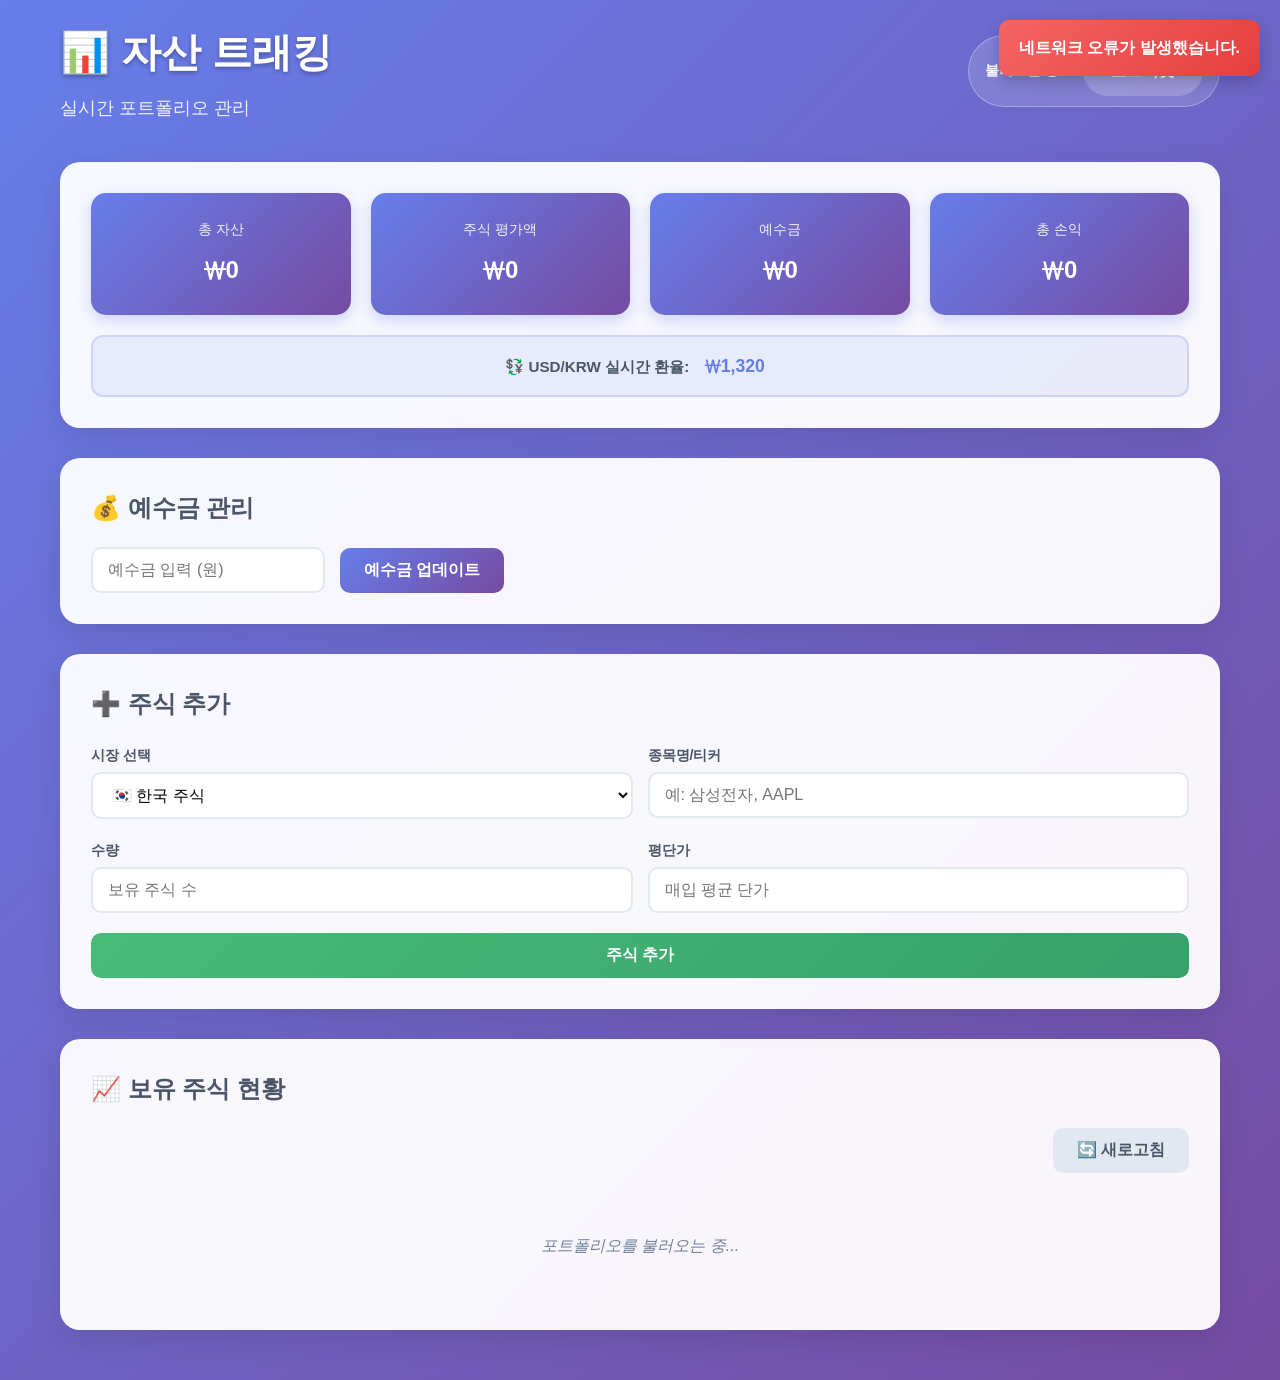
==== templates/index.html @ 8f929f82 "Initial commit: asset tracker app" ====
<!DOCTYPE html>
<html lang="ko">
<head>
    <meta charset="UTF-8">
    <meta name="viewport" content="width=device-width, initial-scale=1.0">
    <title>자산 트래킹 - 포트폴리오 관리</title>
    <link rel="stylesheet" href="/static/style.css">
</head>
<body>
    <div class="container">
        <header>
            <div class="header-main">
                <div>
                    <h1>📊 자산 트래킹</h1>
                    <p class="subtitle">실시간 포트폴리오 관리</p>
                </div>
                <div class="user-info" id="user-info">
                    <img class="user-avatar" id="user-avatar" src="" alt="프로필" style="display:none;">
                    <div class="user-details">
                        <span class="user-name" id="user-name">불러오는 중...</span>
                        <span class="user-email" id="user-email"></span>
                    </div>
                    <a href="/auth/logout" class="btn btn-logout" style="border-radius:50px;">로그아웃</a>
                </div>
            </div>
        </header>

        <!-- 자산 요약 섹션 -->
        <section class="asset-summary">
            <div class="summary-cards">
                <div class="summary-card">
                    <h3>총 자산</h3>
                    <p class="amount" id="total-asset">₩0</p>
                </div>
                <div class="summary-card">
                    <h3>주식 평가액</h3>
                    <p class="amount" id="stock-value">₩0</p>
                </div>
                <div class="summary-card">
                    <h3>예수금</h3>
                    <p class="amount" id="cash-amount">₩0</p>
                </div>
                <div class="summary-card">
                    <h3>총 손익</h3>
                    <p class="amount profit-loss" id="total-profit-loss">₩0</p>
                </div>
            </div>

            <!-- 환율 정보 표시 -->
            <div class="exchange-rate-info">
                <span class="exchange-label">💱 USD/KRW 실시간 환율:</span>
                <span class="exchange-value" id="exchange-rate">₩1,320</span>
                <span class="exchange-status" id="exchange-status"></span>
            </div>
        </section>

        <!-- 예수금 입력 섹션 -->
        <section class="cash-section">
            <h2>💰 예수금 관리</h2>
            <div class="cash-input-group">
                <input type="number" id="cash-input" placeholder="예수금 입력 (원)" min="0" step="1000">
                <button onclick="updateCash()" class="btn btn-primary">예수금 업데이트</button>
            </div>
        </section>

        <!-- 주식 추가 섹션 -->
        <section class="add-stock-section">
            <h2>➕ 주식 추가</h2>
            <div class="add-stock-form">
                <div class="form-row">
                    <div class="form-group">
                        <label for="stock-market">시장 선택</label>
                        <select id="stock-market">
                            <option value="kr">🇰🇷 한국 주식</option>
                            <option value="us">🇺🇸 미국 주식</option>
                        </select>
                    </div>
                    <div class="form-group autocomplete-wrapper">
                        <label for="stock-symbol">종목명/티커</label>
                        <input type="text" id="stock-symbol" placeholder="예: 삼성전자, AAPL" autocomplete="off">
                        <div class="autocomplete-dropdown" id="autocomplete-dropdown"></div>
                    </div>
                </div>
                <div class="form-row">
                    <div class="form-group">
                        <label for="stock-quantity">수량</label>
                        <input type="number" id="stock-quantity" placeholder="보유 주식 수" min="1" step="1">
                    </div>
                    <div class="form-group">
                        <label for="stock-avg-price">평단가</label>
                        <input type="number" id="stock-avg-price" placeholder="매입 평균 단가" min="0" step="0.01">
                    </div>
                </div>
                <button onclick="addStock()" class="btn btn-success">주식 추가</button>
            </div>
        </section>

        <!-- 포트폴리오 섹션 -->
        <section class="portfolio-section">
            <h2>📈 보유 주식 현황</h2>
            <div class="portfolio-actions">
                <button onclick="refreshPortfolio()" class="btn btn-secondary">🔄 새로고침</button>
            </div>
            <div class="portfolio-grid" id="portfolio-grid">
                <div class="loading">포트폴리오를 불러오는 중...</div>
            </div>
        </section>
    </div>

    <!-- 로딩 오버레이 -->
    <div class="loading-overlay" id="loading-overlay">
        <div class="spinner"></div>
        <p>데이터를 처리하는 중...</p>
    </div>

    <!-- 알림 메시지 -->
    <div class="notification" id="notification"></div>

    <script src="/static/script.js"></script>
</body>
</html>
---- static/style.css ----
/* 전역 스타일 */
* {
    margin: 0;
    padding: 0;
    box-sizing: border-box;
}

body {
    font-family: -apple-system, BlinkMacSystemFont, 'Segoe UI', Roboto, 'Helvetica Neue', Arial, sans-serif;
    background: linear-gradient(135deg, #667eea 0%, #764ba2 100%);
    color: #333;
    line-height: 1.6;
    min-height: 100vh;
}

.container {
    max-width: 1200px;
    margin: 0 auto;
    padding: 20px;
}

/* 헤더 */
header {
    margin-bottom: 40px;
    color: white;
}

.header-main {
    display: flex;
    justify-content: space-between;
    align-items: center;
    flex-wrap: wrap;
    gap: 20px;
}

header h1 {
    font-size: 2.5rem;
    font-weight: 700;
    margin-bottom: 10px;
    text-shadow: 0 2px 4px rgba(0,0,0,0.3);
}

.subtitle {
    font-size: 1.1rem;
    opacity: 0.9;
    font-weight: 300;
}

/* 사용자 정보 영역 */
.user-info {
    display: flex;
    align-items: center;
    gap: 12px;
    background: rgba(255, 255, 255, 0.15);
    backdrop-filter: blur(10px);
    padding: 10px 16px;
    border-radius: 50px;
    border: 1px solid rgba(255, 255, 255, 0.3);
}

.user-avatar {
    width: 36px;
    height: 36px;
    border-radius: 50%;
    border: 2px solid rgba(255, 255, 255, 0.6);
    object-fit: cover;
}

.user-details {
    display: flex;
    flex-direction: column;
}

.user-name {
    font-size: 0.9rem;
    font-weight: 600;
    color: white;
    line-height: 1.2;
}

.user-email {
    font-size: 0.75rem;
    color: rgba(255, 255, 255, 0.8);
    line-height: 1.2;
}

.btn-logout {
    background: rgba(255, 255, 255, 0.2);
    color: white;
    border: 1px solid rgba(255, 255, 255, 0.4);
    padding: 6px 14px;
    min-width: auto;
    font-size: 0.85rem;
    text-decoration: none;
}

.btn-logout:hover {
    background: rgba(255, 255, 255, 0.3);
}

/* 로그인 페이지 */
.login-container {
    min-height: 100vh;
    display: flex;
    justify-content: center;
    align-items: center;
    padding: 20px;
}

.login-card {
    background: rgba(255, 255, 255, 0.97);
    backdrop-filter: blur(10px);
    border-radius: 24px;
    padding: 50px 40px;
    width: 100%;
    max-width: 440px;
    box-shadow: 0 20px 60px rgba(0, 0, 0, 0.2);
    text-align: center;
}

.login-header {
    margin-bottom: 32px;
}

.login-logo {
    font-size: 4rem;
    margin-bottom: 16px;
    display: block;
}

.login-card h1 {
    font-size: 2rem;
    font-weight: 700;
    color: #2d3748;
    margin-bottom: 8px;
}

.login-subtitle {
    color: #718096;
    font-size: 1rem;
}

.login-features {
    background: #f7f8fc;
    border-radius: 12px;
    padding: 20px;
    margin-bottom: 28px;
    text-align: left;
    display: flex;
    flex-direction: column;
    gap: 12px;
}

.feature-item {
    display: flex;
    align-items: center;
    gap: 10px;
    font-size: 0.9rem;
    color: #4a5568;
}

.feature-icon {
    font-size: 1.1rem;
    width: 28px;
    text-align: center;
}

.google-login-btn {
    display: flex;
    align-items: center;
    justify-content: center;
    gap: 12px;
    width: 100%;
    padding: 14px 24px;
    background: white;
    border: 2px solid #e2e8f0;
    border-radius: 12px;
    font-size: 1rem;
    font-weight: 600;
    color: #2d3748;
    text-decoration: none;
    transition: all 0.3s ease;
    box-shadow: 0 2px 8px rgba(0, 0, 0, 0.08);
    margin-bottom: 20px;
}

.google-login-btn:hover {
    border-color: #667eea;
    box-shadow: 0 4px 16px rgba(102, 126, 234, 0.2);
    transform: translateY(-2px);
}

.google-icon {
    width: 22px;
    height: 22px;
    flex-shrink: 0;
}

.login-notice {
    font-size: 0.8rem;
    color: #a0aec0;
    line-height: 1.6;
}

/* 자동완성 드롭다운 */
.autocomplete-wrapper {
    position: relative;
}

.autocomplete-dropdown {
    display: none;
    position: absolute;
    top: calc(100% + 4px);
    left: 0;
    right: 0;
    background: white;
    border: 2px solid #667eea;
    border-radius: 10px;
    box-shadow: 0 8px 24px rgba(102, 126, 234, 0.18);
    z-index: 100;
    max-height: 280px;
    overflow-y: auto;
}

.autocomplete-dropdown.open {
    display: block;
}

.ac-item {
    display: flex;
    align-items: center;
    gap: 8px;
    padding: 10px 14px;
    cursor: pointer;
    transition: background 0.15s;
    border-bottom: 1px solid #f0f0f5;
}

.ac-item:last-child {
    border-bottom: none;
}

.ac-item:hover,
.ac-item.ac-highlighted {
    background: #f0f2ff;
}

.ac-symbol {
    font-weight: 700;
    font-size: 0.95rem;
    color: #2d3748;
    flex-shrink: 0;
}

.ac-name {
    font-size: 0.82rem;
    color: #718096;
    flex: 1;
    overflow: hidden;
    text-overflow: ellipsis;
    white-space: nowrap;
}

.ac-code {
    font-size: 0.78rem;
    color: #a0aec0;
    font-family: monospace;
    margin-left: auto;
    flex-shrink: 0;
}

.ac-exchange {
    font-size: 0.78rem;
    color: #a0aec0;
    margin-left: auto;
    flex-shrink: 0;
}

.ac-market-type {
    font-size: 0.72rem;
    font-weight: 600;
    color: white;
    background: #667eea;
    padding: 1px 6px;
    border-radius: 4px;
    flex-shrink: 0;
}

/* 섹션 공통 스타일 */
section {
    background: rgba(255, 255, 255, 0.95);
    backdrop-filter: blur(10px);
    border-radius: 20px;
    padding: 30px;
    margin-bottom: 30px;
    box-shadow: 0 10px 30px rgba(0, 0, 0, 0.1);
    border: 1px solid rgba(255, 255, 255, 0.2);
}

section h2 {
    font-size: 1.5rem;
    margin-bottom: 20px;
    color: #4a5568;
    display: flex;
    align-items: center;
    gap: 10px;
}

/* 자산 요약 카드 */
.summary-cards {
    display: grid;
    grid-template-columns: repeat(auto-fit, minmax(250px, 1fr));
    gap: 20px;
    margin-bottom: 20px;
}

.summary-card {
    background: linear-gradient(135deg, #667eea 0%, #764ba2 100%);
    color: white;
    padding: 25px;
    border-radius: 15px;
    text-align: center;
    box-shadow: 0 5px 15px rgba(102, 126, 234, 0.3);
    transition: transform 0.3s ease;
}

.summary-card:hover {
    transform: translateY(-5px);
}

.summary-card h3 {
    font-size: 0.9rem;
    font-weight: 500;
    opacity: 0.9;
    margin-bottom: 10px;
}

.amount {
    font-size: 1.5rem;
    font-weight: 700;
    margin: 0;
}

.profit-loss.positive {
    color: #48bb78;
}

.profit-loss.negative {
    color: #f56565;
}

/* 환율 정보 표시 */
.exchange-rate-info {
    background: rgba(102, 126, 234, 0.1);
    padding: 15px 20px;
    border-radius: 12px;
    text-align: center;
    border: 2px solid rgba(102, 126, 234, 0.2);
    margin-top: 10px;
}

.exchange-label {
    font-size: 0.95rem;
    font-weight: 600;
    color: #4a5568;
    margin-right: 10px;
}

.exchange-value {
    font-size: 1.1rem;
    font-weight: 700;
    color: #667eea;
    margin-right: 10px;
}

.exchange-status {
    font-size: 0.8rem;
    color: #718096;
    font-style: italic;
}

.exchange-status.cached {
    color: #38a169;
}

.exchange-status.live {
    color: #e53e3e;
    animation: pulse 2s infinite;
}

@keyframes pulse {
    0% { opacity: 1; }
    50% { opacity: 0.6; }
    100% { opacity: 1; }
}

/* 폼 스타일 */
.cash-input-group {
    display: flex;
    gap: 15px;
    align-items: end;
}

.add-stock-form {
    display: flex;
    flex-direction: column;
    gap: 20px;
}

.form-row {
    display: grid;
    grid-template-columns: repeat(auto-fit, minmax(200px, 1fr));
    gap: 15px;
}

.form-group {
    display: flex;
    flex-direction: column;
    gap: 5px;
}

.form-group label {
    font-weight: 600;
    color: #4a5568;
    font-size: 0.9rem;
}

input, select {
    padding: 12px 15px;
    border: 2px solid #e2e8f0;
    border-radius: 10px;
    font-size: 1rem;
    transition: all 0.3s ease;
    background: white;
}

input:focus, select:focus {
    outline: none;
    border-color: #667eea;
    box-shadow: 0 0 0 3px rgba(102, 126, 234, 0.1);
}

/* 버튼 스타일 */
.btn {
    padding: 12px 24px;
    border: none;
    border-radius: 10px;
    font-size: 1rem;
    font-weight: 600;
    cursor: pointer;
    transition: all 0.3s ease;
    text-decoration: none;
    display: inline-flex;
    align-items: center;
    justify-content: center;
    gap: 8px;
    min-width: 120px;
}

.btn-primary {
    background: linear-gradient(135deg, #667eea 0%, #764ba2 100%);
    color: white;
}

.btn-success {
    background: linear-gradient(135deg, #48bb78 0%, #38a169 100%);
    color: white;
}

.btn-secondary {
    background: #e2e8f0;
    color: #4a5568;
}

.btn-danger {
    background: linear-gradient(135deg, #f56565 0%, #e53e3e 100%);
    color: white;
}

.btn:hover {
    transform: translateY(-2px);
    box-shadow: 0 5px 15px rgba(0, 0, 0, 0.2);
}

.btn:active {
    transform: translateY(0);
}

/* 포트폴리오 그리드 */
.portfolio-actions {
    display: flex;
    justify-content: flex-end;
    margin-bottom: 20px;
}

.portfolio-grid {
    display: grid;
    grid-template-columns: repeat(auto-fit, minmax(350px, 1fr));
    gap: 20px;
}

.stock-card {
    background: white;
    border: 2px solid #e2e8f0;
    border-radius: 15px;
    padding: 20px;
    box-shadow: 0 2px 10px rgba(0, 0, 0, 0.05);
    transition: all 0.3s ease;
    position: relative;
}

.stock-card:hover {
    border-color: #667eea;
    box-shadow: 0 5px 20px rgba(102, 126, 234, 0.15);
}

.stock-header {
    display: flex;
    justify-content: space-between;
    align-items: flex-start;
    margin-bottom: 15px;
}

.stock-info h3 {
    font-size: 1.2rem;
    color: #2d3748;
    margin-bottom: 5px;
}

.market-badge {
    padding: 4px 12px;
    border-radius: 20px;
    font-size: 0.8rem;
    font-weight: 600;
    color: white;
}

.market-kr {
    background: #667eea;
}

.market-us {
    background: #48bb78;
}

.stock-details {
    display: grid;
    grid-template-columns: 1fr 1fr;
    gap: 10px;
    margin-bottom: 15px;
}

.detail-item {
    font-size: 0.9rem;
}

.detail-label {
    color: #718096;
    font-weight: 500;
}

.detail-value {
    color: #2d3748;
    font-weight: 600;
}

.stock-summary {
    border-top: 1px solid #e2e8f0;
    padding-top: 15px;
    display: flex;
    justify-content: space-between;
    align-items: center;
}

.profit-info {
    text-align: left;
}

.profit-amount {
    font-size: 1.1rem;
    font-weight: 700;
}

.profit-rate {
    font-size: 0.9rem;
    opacity: 0.8;
}

.delete-btn {
    padding: 6px 12px;
    font-size: 0.8rem;
    min-width: auto;
}

/* 로딩 스타일 */
.loading {
    text-align: center;
    padding: 40px;
    color: #718096;
    font-style: italic;
}

.loading-overlay {
    position: fixed;
    top: 0;
    left: 0;
    width: 100%;
    height: 100%;
    background: rgba(0, 0, 0, 0.7);
    display: none;
    justify-content: center;
    align-items: center;
    flex-direction: column;
    z-index: 1000;
}

.loading-overlay.show {
    display: flex;
}

.spinner {
    width: 40px;
    height: 40px;
    border: 4px solid #e2e8f0;
    border-top: 4px solid #667eea;
    border-radius: 50%;
    animation: spin 1s linear infinite;
    margin-bottom: 15px;
}

@keyframes spin {
    0% { transform: rotate(0deg); }
    100% { transform: rotate(360deg); }
}

.loading-overlay p {
    color: white;
    font-size: 1.1rem;
}

/* 알림 메시지 */
.notification {
    position: fixed;
    top: 20px;
    right: 20px;
    padding: 15px 20px;
    border-radius: 10px;
    color: white;
    font-weight: 600;
    box-shadow: 0 5px 15px rgba(0, 0, 0, 0.2);
    transform: translateX(400px);
    transition: transform 0.3s ease;
    z-index: 1001;
    max-width: 300px;
}

.notification.show {
    transform: translateX(0);
}

.notification.success {
    background: linear-gradient(135deg, #48bb78 0%, #38a169 100%);
}

.notification.error {
    background: linear-gradient(135deg, #f56565 0%, #e53e3e 100%);
}

.notification.info {
    background: linear-gradient(135deg, #4299e1 0%, #3182ce 100%);
}

/* 에러 스타일 */
.error-message {
    color: #e53e3e;
    font-size: 0.9rem;
    margin-top: 5px;
    padding: 8px 12px;
    background: #fed7d7;
    border-radius: 6px;
    border-left: 4px solid #e53e3e;
}

/* 반응형 디자인 */
@media (max-width: 768px) {
    .container {
        padding: 15px;
    }
    
    header h1 {
        font-size: 2rem;
    }
    
    section {
        padding: 20px;
        margin-bottom: 20px;
    }
    
    .cash-input-group {
        flex-direction: column;
        align-items: stretch;
    }
    
    .form-row {
        grid-template-columns: 1fr;
    }
    
    .portfolio-grid {
        grid-template-columns: 1fr;
    }
    
    .stock-details {
        grid-template-columns: 1fr;
        gap: 8px;
    }
    
    .stock-summary {
        flex-direction: column;
        gap: 15px;
        align-items: flex-start;
    }
    
    .summary-cards {
        grid-template-columns: repeat(2, 1fr);
    }
}

@media (max-width: 480px) {
    .summary-cards {
        grid-template-columns: 1fr;
    }
    
    .notification {
        right: 15px;
        left: 15px;
        max-width: none;
        transform: translateY(-100px);
    }
    
    .notification.show {
        transform: translateY(0);
    }
}
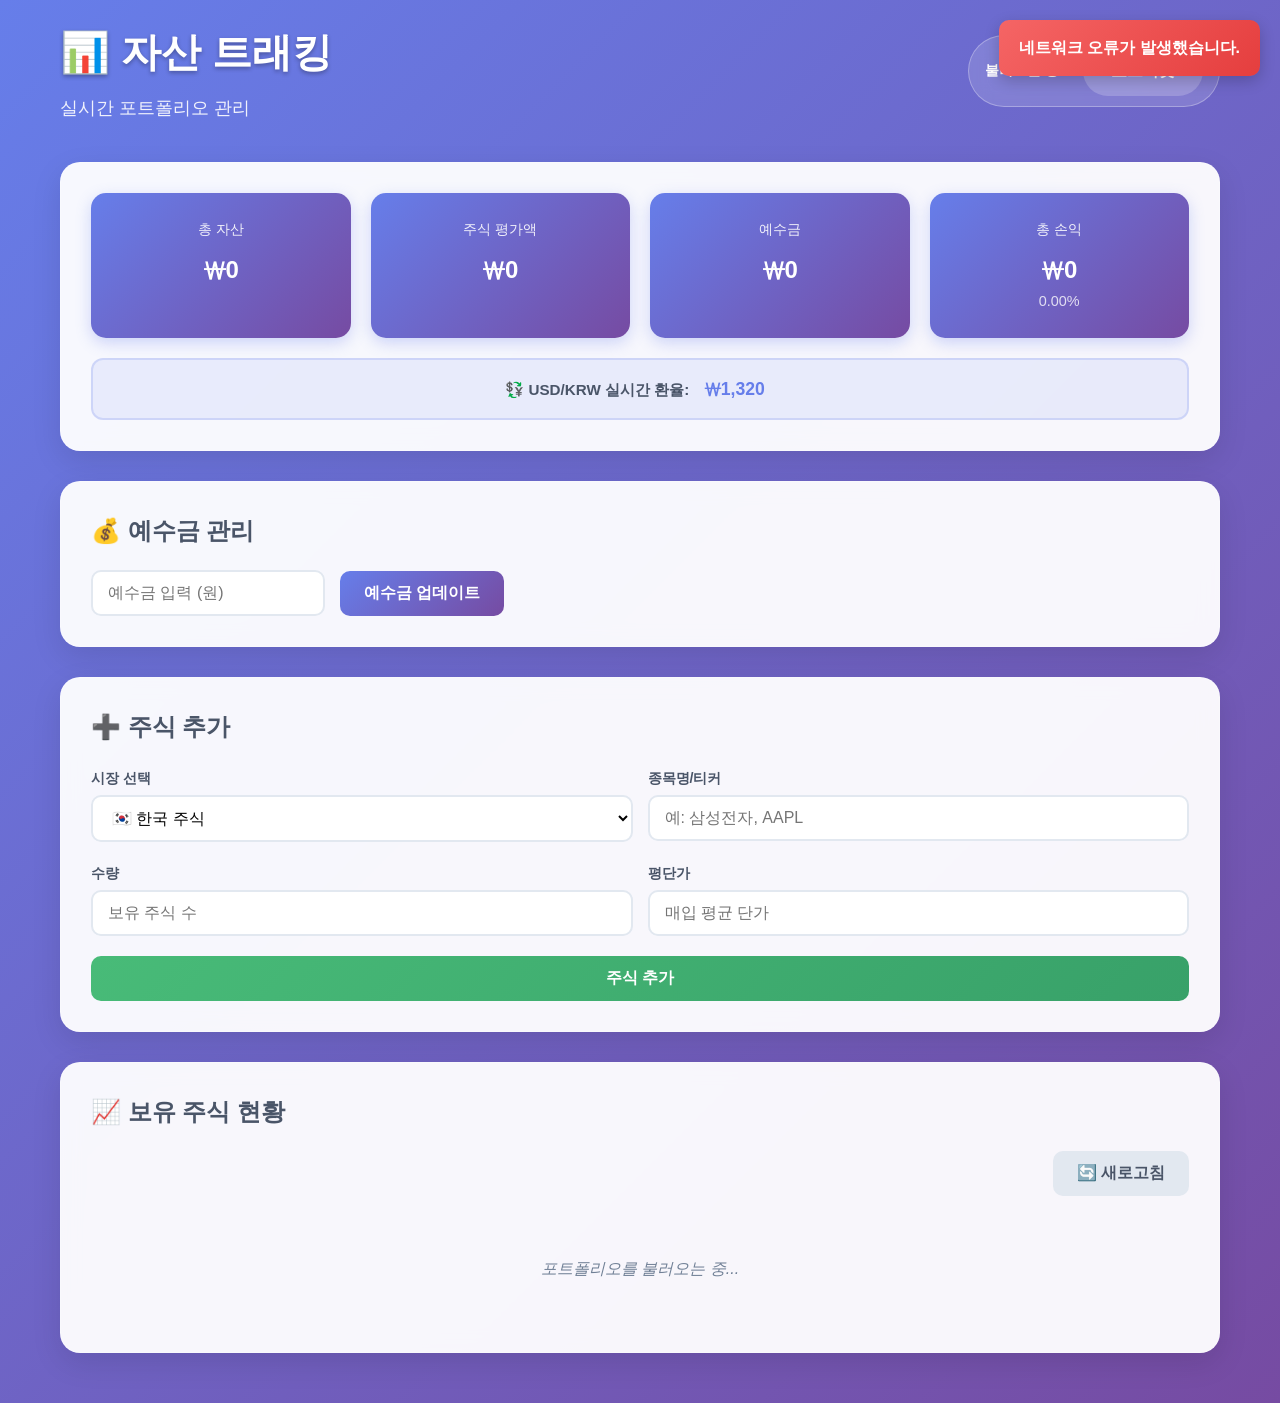
==== commit b0ebdb44: "총 손익 카드에 전체 수익률(%) 표시 추가 - API: /api/asset-summary에 total_profit_rate 필드 추가 (총 투자금 대비 손익 비율) - HTML:" ====
--- a/templates/index.html
+++ b/templates/index.html
@@ -43,6 +43,7 @@
                 <div class="summary-card">
                     <h3>총 손익</h3>
                     <p class="amount profit-loss" id="total-profit-loss">₩0</p>
+                    <p class="profit-rate profit-loss" id="total-profit-rate">0.00%</p>
                 </div>
             </div>
 
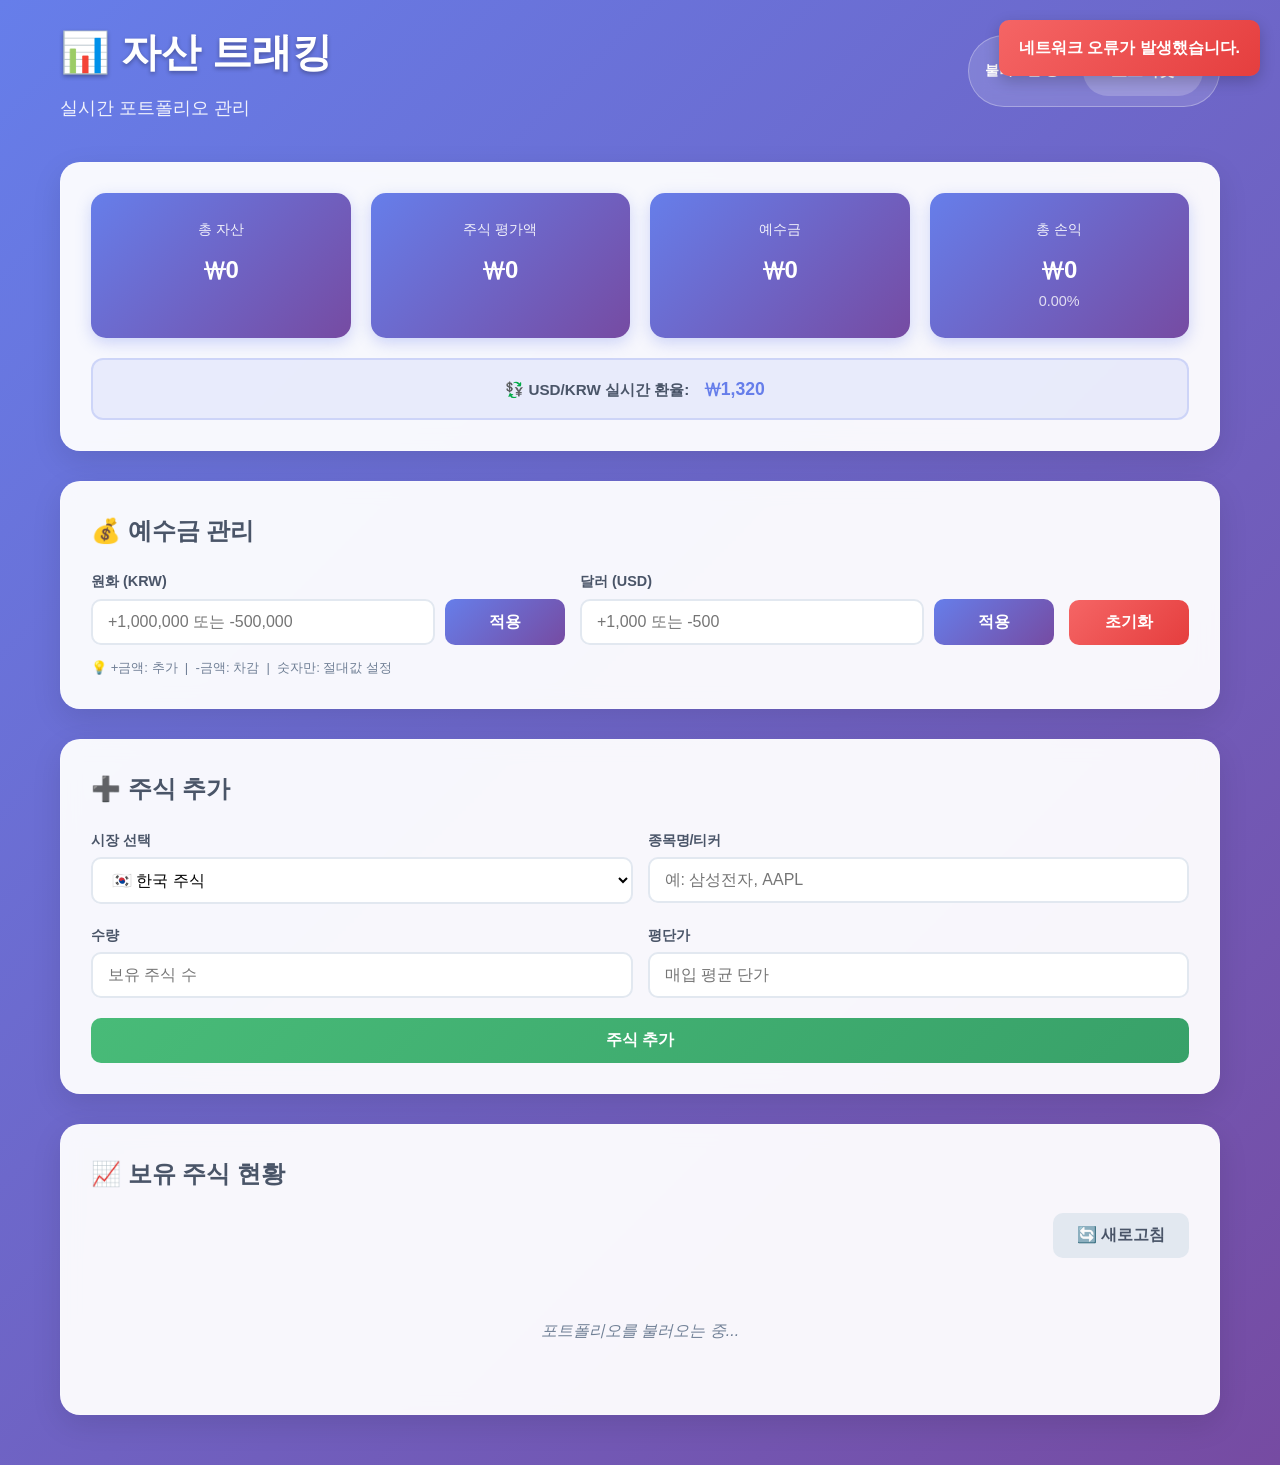
==== commit 1de90db3: "예수금 관리 기능 개선 - 원화/달러 입력 창 분리 - +금액(추가), -금액(차감), 숫자만(절대값 설정) 지원 - 달러 입력 시 현재 환율로 자동 원화 변환 - 초기화 버튼 추" ====
--- a/templates/index.html
+++ b/templates/index.html
@@ -58,10 +58,26 @@
         <!-- 예수금 입력 섹션 -->
         <section class="cash-section">
             <h2>💰 예수금 관리</h2>
-            <div class="cash-input-group">
-                <input type="number" id="cash-input" placeholder="예수금 입력 (원)" min="0" step="1000">
-                <button onclick="updateCash()" class="btn btn-primary">예수금 업데이트</button>
+            <div class="cash-fields">
+                <div class="cash-field-group">
+                    <label for="cash-input-krw">원화 (KRW)</label>
+                    <div class="cash-input-row">
+                        <input type="text" id="cash-input-krw" placeholder="+1,000,000 또는 -500,000">
+                        <button onclick="updateCashKRW()" class="btn btn-primary">적용</button>
+                    </div>
+                </div>
+                <div class="cash-field-group">
+                    <label for="cash-input-usd">달러 (USD)</label>
+                    <div class="cash-input-row">
+                        <input type="text" id="cash-input-usd" placeholder="+1,000 또는 -500">
+                        <button onclick="updateCashUSD()" class="btn btn-primary">적용</button>
+                    </div>
+                </div>
+                <div style="align-self: flex-end;">
+                    <button onclick="resetCash()" class="btn btn-danger">초기화</button>
+                </div>
             </div>
+            <p class="cash-hint">💡 +금액: 추가 &nbsp;|&nbsp; -금액: 차감 &nbsp;|&nbsp; 숫자만: 절대값 설정</p>
         </section>
 
         <!-- 주식 추가 섹션 -->
--- a/static/style.css
+++ b/static/style.css
@@ -395,10 +395,40 @@
 }
 
 /* 폼 스타일 */
-.cash-input-group {
+.cash-fields {
     display: flex;
     gap: 15px;
-    align-items: end;
+    align-items: flex-end;
+    flex-wrap: wrap;
+}
+
+.cash-field-group {
+    display: flex;
+    flex-direction: column;
+    gap: 6px;
+    flex: 1;
+    min-width: 200px;
+}
+
+.cash-field-group label {
+    font-weight: 600;
+    color: #4a5568;
+    font-size: 0.9rem;
+}
+
+.cash-input-row {
+    display: flex;
+    gap: 10px;
+}
+
+.cash-input-row input {
+    flex: 1;
+}
+
+.cash-hint {
+    margin-top: 12px;
+    font-size: 0.82rem;
+    color: #718096;
 }
 
 .add-stock-form {
@@ -696,9 +726,12 @@
         margin-bottom: 20px;
     }
     
-    .cash-input-group {
+    .cash-fields {
         flex-direction: column;
-        align-items: stretch;
+    }
+
+    .cash-input-row {
+        flex-direction: row;
     }
     
     .form-row {
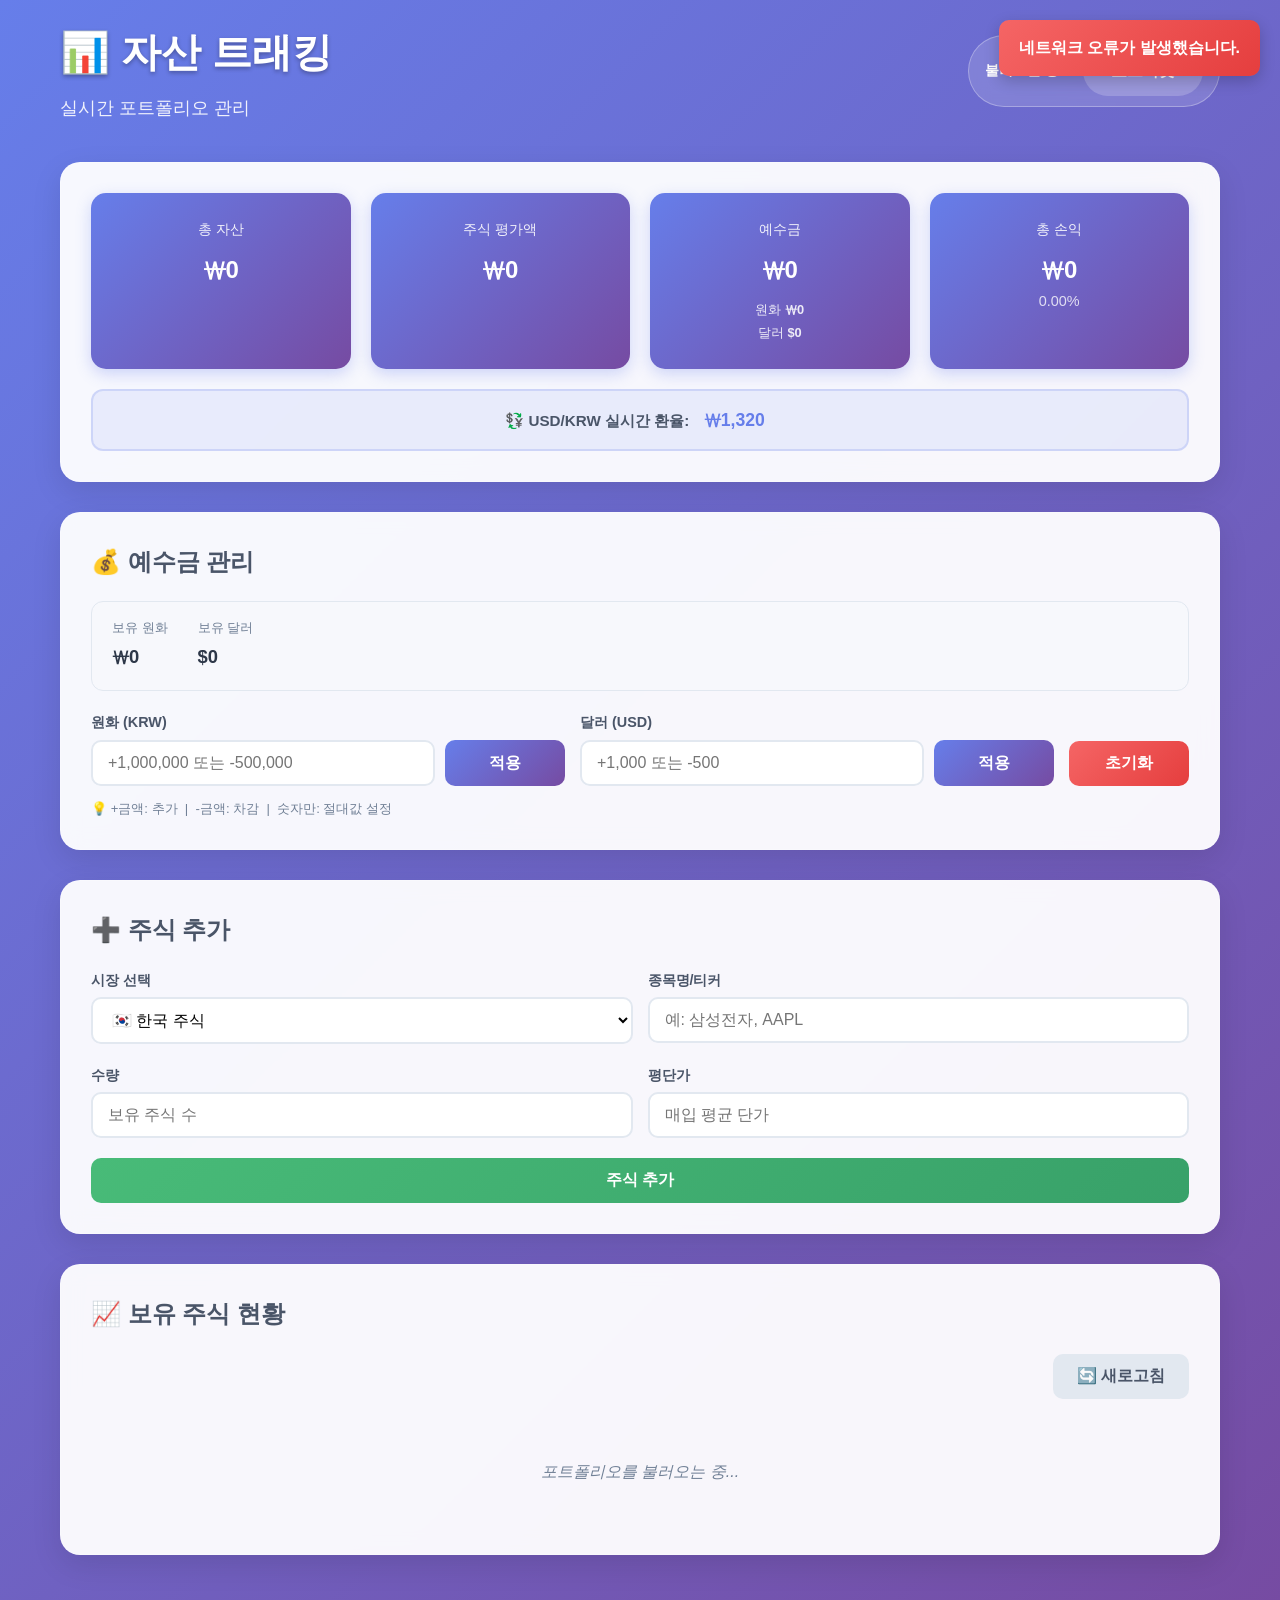
==== commit 18c63873: "예수금 원화/달러 분리 관리 기능 추가 - DB: users 테이블에 cash_usd 컬럼 추가 (자동 마이그레이션) - API: /api/cash가 cash_krw, cash_u" ====
--- a/templates/index.html
+++ b/templates/index.html
@@ -39,6 +39,10 @@
                 <div class="summary-card">
                     <h3>예수금</h3>
                     <p class="amount" id="cash-amount">₩0</p>
+                    <div class="cash-breakdown">
+                        <span>원화 <strong id="cash-krw-display">₩0</strong></span>
+                        <span>달러 <strong id="cash-usd-display">$0</strong></span>
+                    </div>
                 </div>
                 <div class="summary-card">
                     <h3>총 손익</h3>
@@ -58,6 +62,17 @@
         <!-- 예수금 입력 섹션 -->
         <section class="cash-section">
             <h2>💰 예수금 관리</h2>
+            <div class="cash-current-display">
+                <div class="cash-current-item">
+                    <span class="cash-current-label">보유 원화</span>
+                    <span class="cash-current-value" id="current-cash-krw">₩0</span>
+                </div>
+                <div class="cash-current-item">
+                    <span class="cash-current-label">보유 달러</span>
+                    <span class="cash-current-value" id="current-cash-usd">$0</span>
+                    <span class="cash-current-sub" id="current-cash-usd-krw"></span>
+                </div>
+            </div>
             <div class="cash-fields">
                 <div class="cash-field-group">
                     <label for="cash-input-krw">원화 (KRW)</label>
--- a/static/style.css
+++ b/static/style.css
@@ -431,6 +431,50 @@
     color: #718096;
 }
 
+/* 예수금 현황 표시 */
+.cash-breakdown {
+    margin-top: 10px;
+    display: flex;
+    flex-direction: column;
+    gap: 3px;
+    font-size: 0.8rem;
+    opacity: 0.88;
+}
+
+.cash-current-display {
+    display: flex;
+    gap: 30px;
+    background: #f7f8fc;
+    border-radius: 12px;
+    padding: 16px 20px;
+    margin-bottom: 20px;
+    border: 1px solid #e2e8f0;
+    flex-wrap: wrap;
+}
+
+.cash-current-item {
+    display: flex;
+    flex-direction: column;
+    gap: 3px;
+}
+
+.cash-current-label {
+    font-size: 0.8rem;
+    color: #718096;
+    font-weight: 500;
+}
+
+.cash-current-value {
+    font-size: 1.15rem;
+    font-weight: 700;
+    color: #2d3748;
+}
+
+.cash-current-sub {
+    font-size: 0.78rem;
+    color: #a0aec0;
+}
+
 .add-stock-form {
     display: flex;
     flex-direction: column;
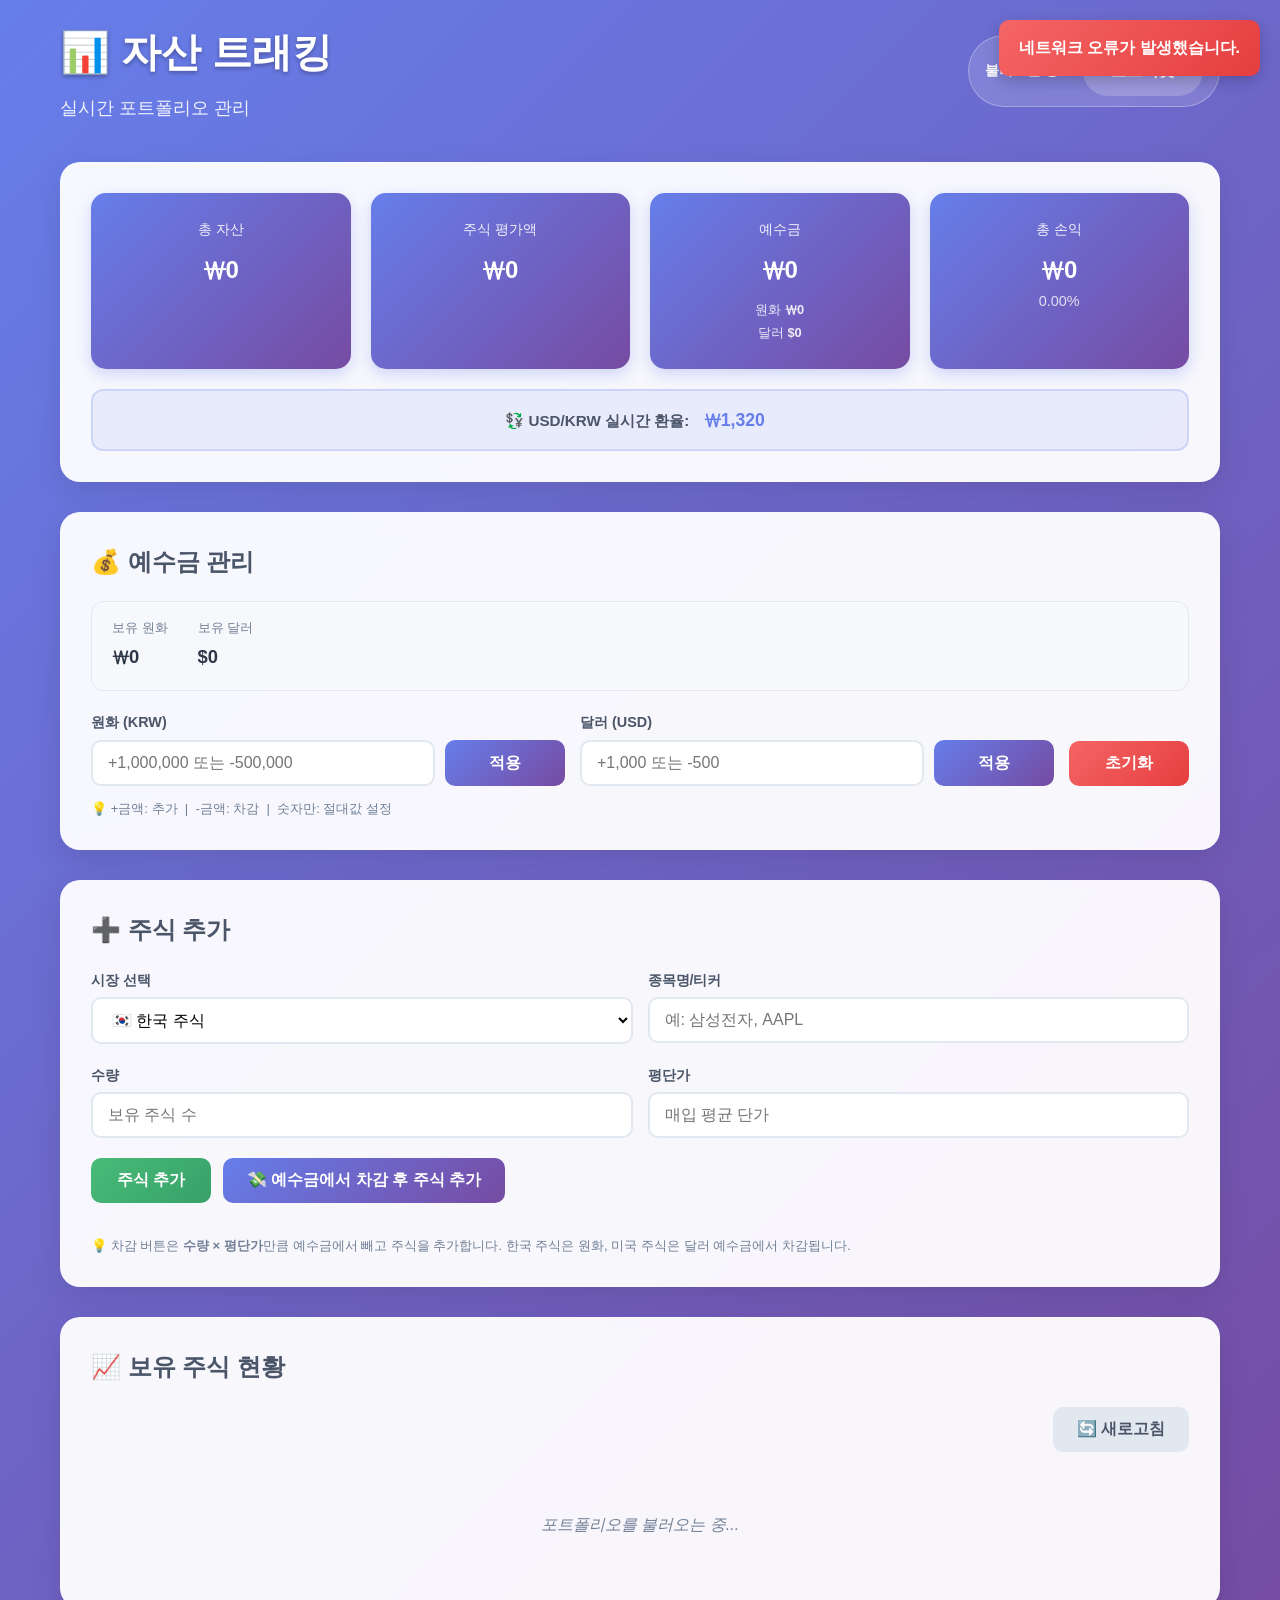
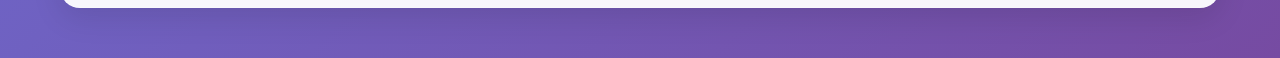
==== commit fc1ac99f: "예수금 차감 후 주식 추가 기능 추가 - '예수금에서 차감 후 주식 추가' 버튼 추가 (기존 '주식 추가' 버튼은 그대로 유지) - 매입금액(수량 × 평단가)만큼 예수금에서 차감:" ====
--- a/templates/index.html
+++ b/templates/index.html
@@ -123,7 +123,11 @@
                         <input type="number" id="stock-avg-price" placeholder="매입 평균 단가" min="0" step="0.01">
                     </div>
                 </div>
-                <button onclick="addStock()" class="btn btn-success">주식 추가</button>
+                <div class="add-stock-actions">
+                    <button onclick="addStock()" class="btn btn-success">주식 추가</button>
+                    <button onclick="addStock(true)" class="btn btn-primary">💸 예수금에서 차감 후 주식 추가</button>
+                </div>
+                <p class="cash-hint">💡 차감 버튼은 <strong>수량 × 평단가</strong>만큼 예수금에서 빼고 주식을 추가합니다. 한국 주식은 원화, 미국 주식은 달러 예수금에서 차감됩니다.</p>
             </div>
         </section>
 
--- a/static/style.css
+++ b/static/style.css
@@ -481,6 +481,12 @@
     gap: 20px;
 }
 
+.add-stock-actions {
+    display: flex;
+    flex-wrap: wrap;
+    gap: 12px;
+}
+
 .form-row {
     display: grid;
     grid-template-columns: repeat(auto-fit, minmax(200px, 1fr));
@@ -660,10 +666,38 @@
     opacity: 0.8;
 }
 
-.delete-btn {
+.card-actions {
+    display: flex;
+    gap: 8px;
+    align-items: center;
+}
+
+.edit-btn, .delete-btn, .btn-chart {
     padding: 6px 12px;
     font-size: 0.8rem;
     min-width: auto;
+}
+
+.btn-chart {
+    background: linear-gradient(135deg, #4299e1 0%, #3182ce 100%);
+    color: white;
+}
+
+.change-rate {
+    font-size: 0.82rem;
+    font-weight: 600;
+    margin-top: 2px;
+}
+
+.detail-input {
+    padding: 6px 10px;
+    border: 2px solid #667eea;
+    border-radius: 8px;
+    font-size: 0.9rem;
+    font-weight: 600;
+    color: #2d3748;
+    width: 100%;
+    margin-top: 2px;
 }
 
 /* 로딩 스타일 */
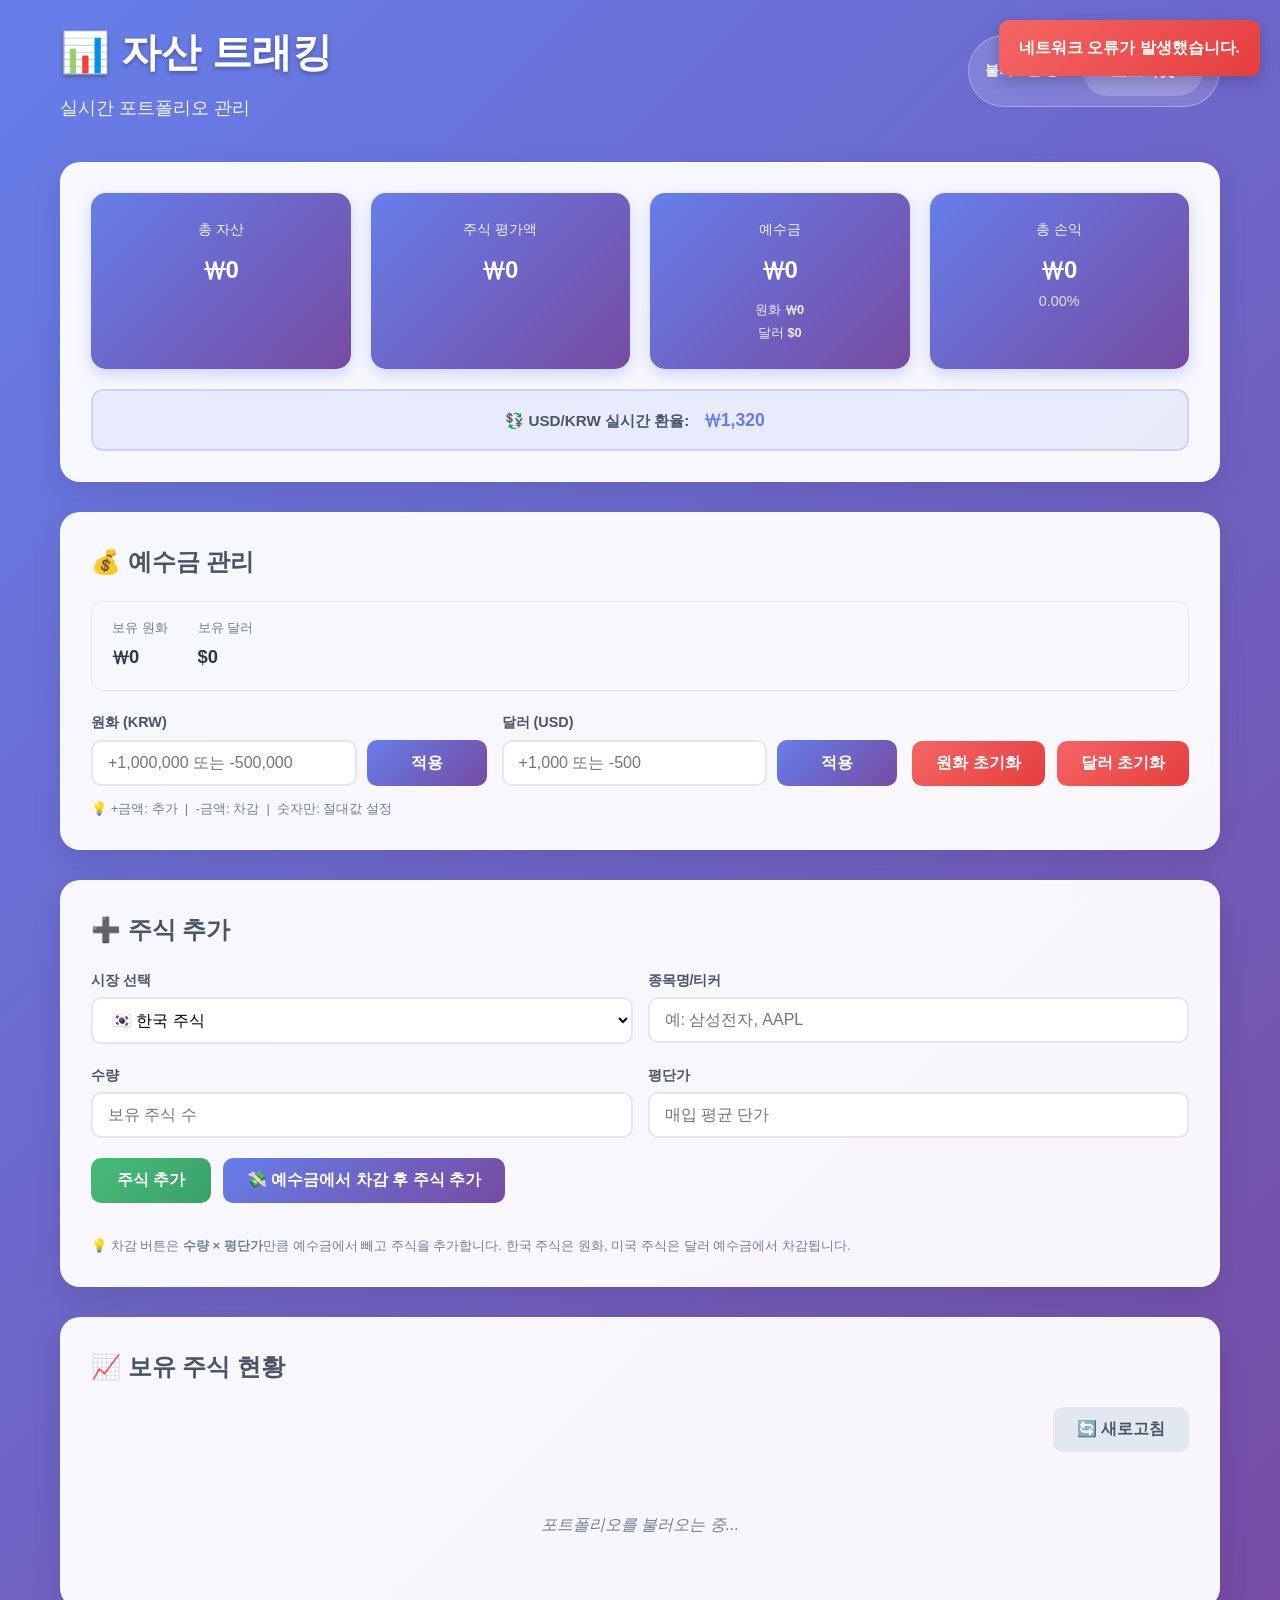
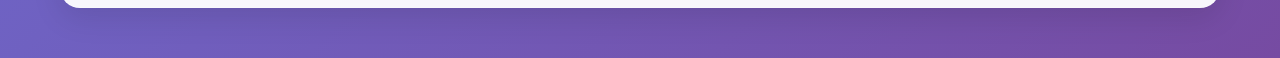
==== commit 15105aaa: "예수금 초기화 버튼을 원화/달러로 분리 - 기존 '초기화' 버튼(원화·달러 동시 초기화)을 '원화 초기화', '달러 초기화' 두 개로 분리 - resetCash()를 resetCa" ====
--- a/templates/index.html
+++ b/templates/index.html
@@ -88,8 +88,9 @@
                         <button onclick="updateCashUSD()" class="btn btn-primary">적용</button>
                     </div>
                 </div>
-                <div style="align-self: flex-end;">
-                    <button onclick="resetCash()" class="btn btn-danger">초기화</button>
+                <div class="cash-reset-actions">
+                    <button onclick="resetCashKRW()" class="btn btn-danger">원화 초기화</button>
+                    <button onclick="resetCashUSD()" class="btn btn-danger">달러 초기화</button>
                 </div>
             </div>
             <p class="cash-hint">💡 +금액: 추가 &nbsp;|&nbsp; -금액: 차감 &nbsp;|&nbsp; 숫자만: 절대값 설정</p>
--- a/static/style.css
+++ b/static/style.css
@@ -425,6 +425,12 @@
     flex: 1;
 }
 
+.cash-reset-actions {
+    display: flex;
+    flex-wrap: wrap;
+    gap: 12px;
+}
+
 .cash-hint {
     margin-top: 12px;
     font-size: 0.82rem;
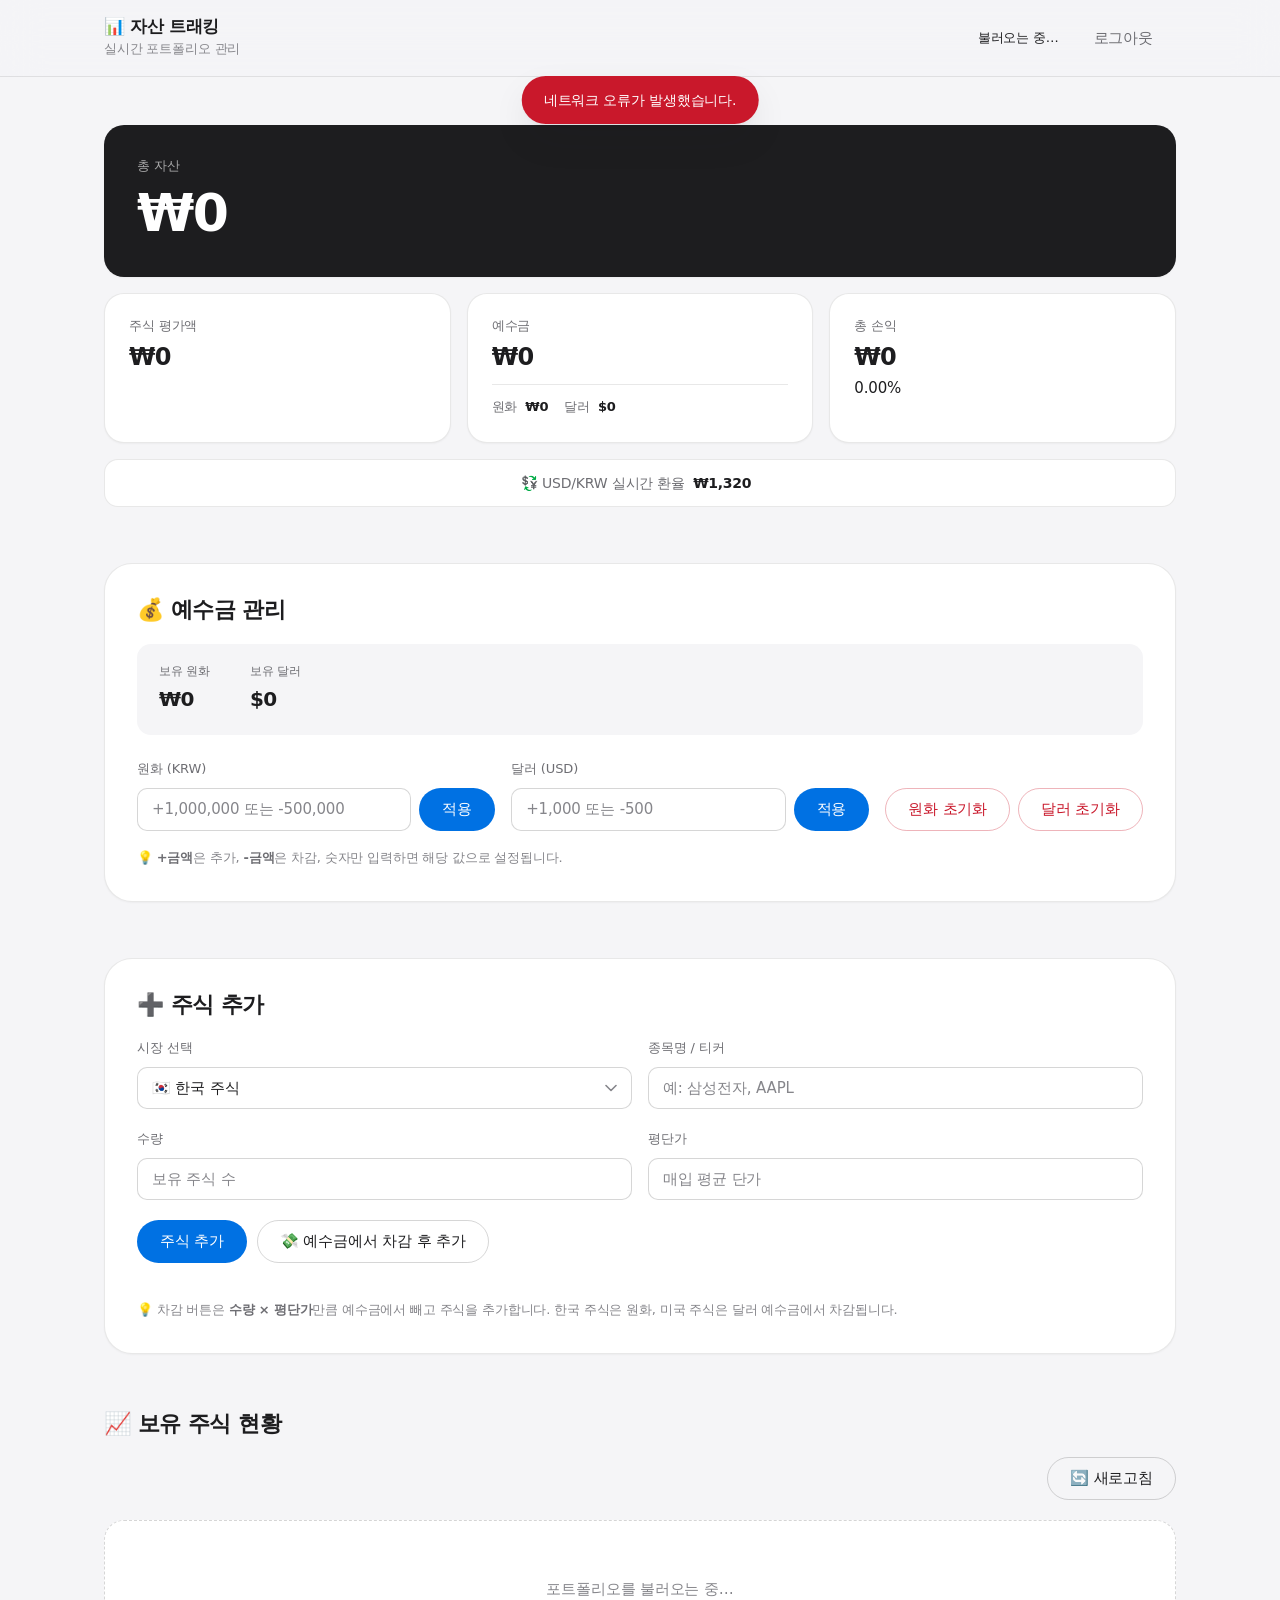
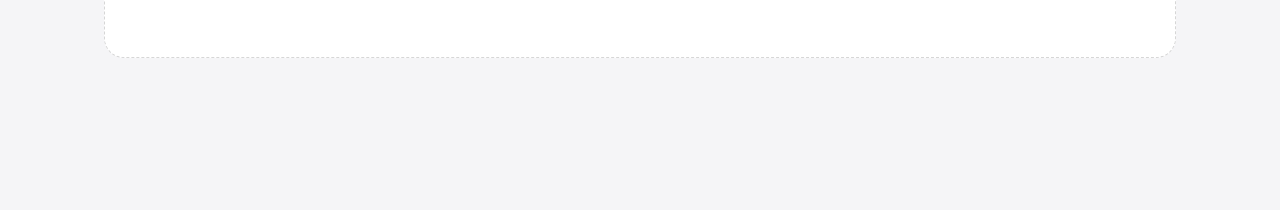
==== commit b0c803d4: "UI를 Apple 스타일로 리디자인 SKILL.md(Supanova Redesign Engine)의 감사 항목 중 대시보드에 해당하는 것만 선별 적용. 랜딩 전용 항목(벤토 그리드" ====
--- a/templates/index.html
+++ b/templates/index.html
@@ -3,64 +3,70 @@
 <head>
     <meta charset="UTF-8">
     <meta name="viewport" content="width=device-width, initial-scale=1.0">
-    <title>자산 트래킹 - 포트폴리오 관리</title>
+    <meta name="theme-color" content="#f5f5f7" media="(prefers-color-scheme: light)">
+    <meta name="theme-color" content="#0b0b0d" media="(prefers-color-scheme: dark)">
+    <meta name="description" content="한국·미국 주식과 원화·달러 예수금을 한곳에서 관리하는 실시간 포트폴리오 트래커입니다.">
+    <title>자산 트래킹 · 포트폴리오 관리</title>
+    <link rel="icon" href="data:image/svg+xml,%3Csvg xmlns='http://www.w3.org/2000/svg' viewBox='0 0 100 100'%3E%3Ctext y='.9em' font-size='90'%3E%F0%9F%93%8A%3C/text%3E%3C/svg%3E">
+    <link rel="preconnect" href="https://cdn.jsdelivr.net" crossorigin>
+    <link rel="stylesheet" href="https://cdn.jsdelivr.net/gh/orioncactus/pretendard@v1.3.9/dist/web/variable/pretendardvariable-dynamic-subset.min.css">
     <link rel="stylesheet" href="/static/style.css">
 </head>
 <body>
-    <div class="container">
-        <header>
-            <div class="header-main">
-                <div>
-                    <h1>📊 자산 트래킹</h1>
-                    <p class="subtitle">실시간 포트폴리오 관리</p>
+    <header>
+        <nav class="header-main">
+            <div>
+                <h1>📊 자산 트래킹</h1>
+                <p class="subtitle">실시간 포트폴리오 관리</p>
+            </div>
+            <div class="user-info" id="user-info">
+                <img class="user-avatar" id="user-avatar" src="" alt="프로필 사진" style="display:none;">
+                <div class="user-details">
+                    <span class="user-name" id="user-name">불러오는 중…</span>
+                    <span class="user-email" id="user-email"></span>
                 </div>
-                <div class="user-info" id="user-info">
-                    <img class="user-avatar" id="user-avatar" src="" alt="프로필" style="display:none;">
-                    <div class="user-details">
-                        <span class="user-name" id="user-name">불러오는 중...</span>
-                        <span class="user-email" id="user-email"></span>
-                    </div>
-                    <a href="/auth/logout" class="btn btn-logout" style="border-radius:50px;">로그아웃</a>
-                </div>
+                <a href="/auth/logout" class="btn btn-logout">로그아웃</a>
             </div>
-        </header>
+        </nav>
+    </header>
 
+    <main class="container">
         <!-- 자산 요약 섹션 -->
-        <section class="asset-summary">
+        <section class="asset-summary" aria-label="자산 요약">
             <div class="summary-cards">
-                <div class="summary-card">
+                <article class="summary-card" data-reveal style="--reveal-index:0">
                     <h3>총 자산</h3>
                     <p class="amount" id="total-asset">₩0</p>
-                </div>
-                <div class="summary-card">
+                </article>
+                <article class="summary-card" data-reveal style="--reveal-index:1">
                     <h3>주식 평가액</h3>
                     <p class="amount" id="stock-value">₩0</p>
-                </div>
-                <div class="summary-card">
+                </article>
+                <article class="summary-card" data-reveal style="--reveal-index:2">
                     <h3>예수금</h3>
                     <p class="amount" id="cash-amount">₩0</p>
                     <div class="cash-breakdown">
                         <span>원화 <strong id="cash-krw-display">₩0</strong></span>
                         <span>달러 <strong id="cash-usd-display">$0</strong></span>
                     </div>
-                </div>
-                <div class="summary-card">
+                </article>
+                <article class="summary-card" data-reveal style="--reveal-index:3">
                     <h3>총 손익</h3>
                     <p class="amount profit-loss" id="total-profit-loss">₩0</p>
                     <p class="profit-rate profit-loss" id="total-profit-rate">0.00%</p>
-                </div>
+                </article>
             </div>
 
             <!-- 환율 정보 표시 -->
-            <div class="exchange-rate-info">
-                <span class="exchange-label">💱 USD/KRW 실시간 환율:</span>
+            <div class="exchange-rate-info" data-reveal style="--reveal-index:4">
+                <span class="exchange-label">💱 USD/KRW 실시간 환율</span>
                 <span class="exchange-value" id="exchange-rate">₩1,320</span>
                 <span class="exchange-status" id="exchange-status"></span>
             </div>
         </section>
 
         <!-- 예수금 입력 섹션 -->
-        <section class="cash-section">
+        <section class="cash-section" data-reveal>
             <h2>💰 예수금 관리</h2>
             <div class="cash-current-display">
                 <div class="cash-current-item">
@@ -77,14 +83,14 @@
                 <div class="cash-field-group">
                     <label for="cash-input-krw">원화 (KRW)</label>
                     <div class="cash-input-row">
-                        <input type="text" id="cash-input-krw" placeholder="+1,000,000 또는 -500,000">
+                        <input type="text" id="cash-input-krw" placeholder="+1,000,000 또는 -500,000" inputmode="decimal">
                         <button onclick="updateCashKRW()" class="btn btn-primary">적용</button>
                     </div>
                 </div>
                 <div class="cash-field-group">
                     <label for="cash-input-usd">달러 (USD)</label>
                     <div class="cash-input-row">
-                        <input type="text" id="cash-input-usd" placeholder="+1,000 또는 -500">
+                        <input type="text" id="cash-input-usd" placeholder="+1,000 또는 -500" inputmode="decimal">
                         <button onclick="updateCashUSD()" class="btn btn-primary">적용</button>
                     </div>
                 </div>
@@ -93,11 +99,11 @@
                     <button onclick="resetCashUSD()" class="btn btn-danger">달러 초기화</button>
                 </div>
             </div>
-            <p class="cash-hint">💡 +금액: 추가 &nbsp;|&nbsp; -금액: 차감 &nbsp;|&nbsp; 숫자만: 절대값 설정</p>
+            <p class="cash-hint">💡 <strong>+금액</strong>은 추가, <strong>-금액</strong>은 차감, 숫자만 입력하면 해당 값으로 설정됩니다.</p>
         </section>
 
         <!-- 주식 추가 섹션 -->
-        <section class="add-stock-section">
+        <section class="add-stock-section" data-reveal>
             <h2>➕ 주식 추가</h2>
             <div class="add-stock-form">
                 <div class="form-row">
@@ -109,7 +115,7 @@
                         </select>
                     </div>
                     <div class="form-group autocomplete-wrapper">
-                        <label for="stock-symbol">종목명/티커</label>
+                        <label for="stock-symbol">종목명 / 티커</label>
                         <input type="text" id="stock-symbol" placeholder="예: 삼성전자, AAPL" autocomplete="off">
                         <div class="autocomplete-dropdown" id="autocomplete-dropdown"></div>
                     </div>
@@ -126,32 +132,32 @@
                 </div>
                 <div class="add-stock-actions">
                     <button onclick="addStock()" class="btn btn-success">주식 추가</button>
-                    <button onclick="addStock(true)" class="btn btn-primary">💸 예수금에서 차감 후 주식 추가</button>
+                    <button onclick="addStock(true)" class="btn btn-secondary">💸 예수금에서 차감 후 추가</button>
                 </div>
                 <p class="cash-hint">💡 차감 버튼은 <strong>수량 × 평단가</strong>만큼 예수금에서 빼고 주식을 추가합니다. 한국 주식은 원화, 미국 주식은 달러 예수금에서 차감됩니다.</p>
             </div>
         </section>
 
         <!-- 포트폴리오 섹션 -->
-        <section class="portfolio-section">
+        <section class="portfolio-section" data-reveal>
             <h2>📈 보유 주식 현황</h2>
             <div class="portfolio-actions">
                 <button onclick="refreshPortfolio()" class="btn btn-secondary">🔄 새로고침</button>
             </div>
             <div class="portfolio-grid" id="portfolio-grid">
-                <div class="loading">포트폴리오를 불러오는 중...</div>
+                <div class="loading">포트폴리오를 불러오는 중…</div>
             </div>
         </section>
-    </div>
+    </main>
 
     <!-- 로딩 오버레이 -->
-    <div class="loading-overlay" id="loading-overlay">
+    <div class="loading-overlay" id="loading-overlay" role="status" aria-live="polite">
         <div class="spinner"></div>
-        <p>데이터를 처리하는 중...</p>
+        <p>처리하는 중…</p>
     </div>
 
     <!-- 알림 메시지 -->
-    <div class="notification" id="notification"></div>
+    <div class="notification" id="notification" role="status" aria-live="polite"></div>
 
     <script src="/static/script.js"></script>
 </body>
--- a/static/style.css
+++ b/static/style.css
@@ -1,208 +1,832 @@
-/* 전역 스타일 */
+/* ─────────────────────────────────────────────────────────────────────────────
+   자산 트래킹 — Apple 스타일 디자인 시스템
+   토큰 → 기본 → 레이아웃 → 컴포넌트 → 반응형 순서
+   ───────────────────────────────────────────────────────────────────────────── */
+
+:root {
+    /* 배경 / 표면 */
+    --bg: #f5f5f7;
+    --bg-elevated: #ffffff;
+    --surface: #ffffff;
+    --surface-sunken: #f5f5f7;
+    --surface-hover: #fafafa;
+
+    /* 텍스트 */
+    --text: #1d1d1f;
+    --text-secondary: #6e6e73;
+    --text-tertiary: #86868b;
+
+    /* 선 */
+    --border: rgba(0, 0, 0, 0.09);
+    --border-strong: rgba(0, 0, 0, 0.16);
+
+    /* 단일 강조색 (Apple Blue) */
+    --accent: #0071e3;
+    --accent-hover: #0077ed;
+    --accent-active: #006ad1;
+    --accent-soft: rgba(0, 113, 227, 0.1);
+
+    /* 손익 (기존 규칙 유지: 상승 초록 / 하락 빨강) */
+    --up: #0a7d3e;
+    --up-soft: rgba(10, 125, 62, 0.1);
+    --down: #c9182b;
+    --down-soft: rgba(201, 24, 43, 0.1);
+
+    /* 배경색에 물든 그림자 */
+    --shadow-sm: 0 1px 2px rgba(0, 0, 0, 0.04);
+    --shadow-md: 0 1px 2px rgba(0, 0, 0, 0.04), 0 6px 16px -4px rgba(28, 28, 35, 0.08);
+    --shadow-lg: 0 2px 4px rgba(0, 0, 0, 0.03), 0 16px 40px -8px rgba(28, 28, 35, 0.14);
+
+    /* 모서리 */
+    --r-xs: 8px;
+    --r-sm: 10px;
+    --r-md: 14px;
+    --r-lg: 20px;
+    --r-xl: 28px;
+
+    /* 모션 */
+    --ease: cubic-bezier(0.16, 1, 0.3, 1);
+    --t-fast: 0.18s var(--ease);
+    --t: 0.32s var(--ease);
+
+    --container: 1120px;
+}
+
+@media (prefers-color-scheme: dark) {
+    :root {
+        --bg: #0b0b0d;
+        --bg-elevated: #1c1c1e;
+        --surface: #1c1c1e;
+        --surface-sunken: #262629;
+        --surface-hover: #232326;
+
+        --text: #f5f5f7;
+        --text-secondary: #a1a1a6;
+        --text-tertiary: #86868b;
+
+        --border: rgba(255, 255, 255, 0.1);
+        --border-strong: rgba(255, 255, 255, 0.18);
+
+        --accent: #0a84ff;
+        --accent-hover: #339dff;
+        --accent-active: #0a6fd6;
+        --accent-soft: rgba(10, 132, 255, 0.16);
+
+        --up: #30d158;
+        --up-soft: rgba(48, 209, 88, 0.14);
+        --down: #ff453a;
+        --down-soft: rgba(255, 69, 58, 0.14);
+
+        --shadow-sm: 0 1px 2px rgba(0, 0, 0, 0.4);
+        --shadow-md: 0 1px 2px rgba(0, 0, 0, 0.4), 0 6px 16px -4px rgba(0, 0, 0, 0.5);
+        --shadow-lg: 0 2px 4px rgba(0, 0, 0, 0.4), 0 16px 40px -8px rgba(0, 0, 0, 0.6);
+    }
+}
+
+/* ── 기본 ─────────────────────────────────────────────────────────────────── */
+
 * {
     margin: 0;
     padding: 0;
     box-sizing: border-box;
 }
 
+html {
+    scroll-behavior: smooth;
+    -webkit-text-size-adjust: 100%;
+}
+
 body {
-    font-family: -apple-system, BlinkMacSystemFont, 'Segoe UI', Roboto, 'Helvetica Neue', Arial, sans-serif;
-    background: linear-gradient(135deg, #667eea 0%, #764ba2 100%);
-    color: #333;
+    font-family: 'Pretendard Variable', Pretendard, -apple-system, BlinkMacSystemFont,
+                 'SF Pro KR', 'Apple SD Gothic Neo', system-ui, 'Segoe UI', Roboto, sans-serif;
+    background: var(--bg);
+    color: var(--text);
     line-height: 1.6;
-    min-height: 100vh;
-}
+    min-height: 100dvh;
+    word-break: keep-all;
+    overflow-wrap: break-word;
+    letter-spacing: -0.011em;
+    -webkit-font-smoothing: antialiased;
+    -moz-osx-font-smoothing: grayscale;
+}
+
+/* 금액·수치는 자릿수가 흔들리지 않도록 고정폭 숫자 */
+.amount, .detail-value, .profit-amount, .profit-rate, .change-rate,
+.exchange-value, .cash-current-value, .cash-current-sub, .cash-breakdown strong,
+.trade-panel-total, .ac-code, input[type="number"] {
+    font-variant-numeric: tabular-nums;
+    font-feature-settings: 'tnum' 1;
+}
+
+h1, h2, h3 {
+    letter-spacing: -0.022em;
+    text-wrap: balance;
+    line-height: 1.25;
+}
+
+a {
+    color: inherit;
+    text-decoration: none;
+}
+
+::selection {
+    background: var(--accent-soft);
+}
+
+:focus-visible {
+    outline: 2px solid var(--accent);
+    outline-offset: 2px;
+    border-radius: 4px;
+}
+
+/* ── 레이아웃 ─────────────────────────────────────────────────────────────── */
 
 .container {
-    max-width: 1200px;
+    max-width: var(--container);
     margin: 0 auto;
-    padding: 20px;
-}
-
-/* 헤더 */
+    padding: 0 24px 96px;
+}
+
+/* ── 상단 내비게이션 ──────────────────────────────────────────────────────── */
+
 header {
-    margin-bottom: 40px;
-    color: white;
+    position: sticky;
+    top: 0;
+    z-index: 40;
+    background: color-mix(in srgb, var(--bg) 82%, transparent);
+    -webkit-backdrop-filter: saturate(180%) blur(20px);
+    backdrop-filter: saturate(180%) blur(20px);
+    border-bottom: 1px solid var(--border);
+    margin-bottom: 48px;
 }
 
 .header-main {
+    max-width: var(--container);
+    margin: 0 auto;
+    padding: 14px 24px;
     display: flex;
     justify-content: space-between;
     align-items: center;
     flex-wrap: wrap;
-    gap: 20px;
+    gap: 16px;
 }
 
 header h1 {
-    font-size: 2.5rem;
-    font-weight: 700;
-    margin-bottom: 10px;
-    text-shadow: 0 2px 4px rgba(0,0,0,0.3);
+    font-size: 1.0625rem;
+    font-weight: 600;
+    letter-spacing: -0.02em;
+    display: flex;
+    align-items: center;
+    gap: 8px;
 }
 
 .subtitle {
-    font-size: 1.1rem;
-    opacity: 0.9;
-    font-weight: 300;
-}
-
-/* 사용자 정보 영역 */
+    font-size: 0.8125rem;
+    color: var(--text-tertiary);
+    font-weight: 400;
+    margin-top: 1px;
+}
+
+/* 사용자 정보 */
 .user-info {
     display: flex;
     align-items: center;
     gap: 12px;
-    background: rgba(255, 255, 255, 0.15);
-    backdrop-filter: blur(10px);
-    padding: 10px 16px;
-    border-radius: 50px;
-    border: 1px solid rgba(255, 255, 255, 0.3);
 }
 
 .user-avatar {
-    width: 36px;
-    height: 36px;
+    width: 30px;
+    height: 30px;
     border-radius: 50%;
-    border: 2px solid rgba(255, 255, 255, 0.6);
     object-fit: cover;
+    border: 1px solid var(--border);
 }
 
 .user-details {
     display: flex;
     flex-direction: column;
+    line-height: 1.3;
 }
 
 .user-name {
-    font-size: 0.9rem;
-    font-weight: 600;
-    color: white;
-    line-height: 1.2;
+    font-size: 0.8125rem;
+    font-weight: 500;
+    color: var(--text);
 }
 
 .user-email {
     font-size: 0.75rem;
-    color: rgba(255, 255, 255, 0.8);
-    line-height: 1.2;
+    color: var(--text-tertiary);
 }
 
 .btn-logout {
-    background: rgba(255, 255, 255, 0.2);
-    color: white;
-    border: 1px solid rgba(255, 255, 255, 0.4);
+    background: transparent;
+    color: var(--text-secondary);
+    border: 1px solid var(--border-strong);
+    padding: 5px 14px;
+    min-width: auto;
+    font-size: 0.8125rem;
+    font-weight: 500;
+    border-radius: 980px;
+}
+
+.btn-logout:hover {
+    background: var(--surface-hover);
+    color: var(--text);
+    border-color: var(--text-tertiary);
+}
+
+/* ── 섹션 공통 ────────────────────────────────────────────────────────────── */
+
+section {
+    margin-bottom: 56px;
+}
+
+section h2 {
+    font-size: 1.375rem;
+    font-weight: 600;
+    margin-bottom: 20px;
+    color: var(--text);
+    display: flex;
+    align-items: center;
+    gap: 8px;
+}
+
+/* 카드형 섹션 */
+.cash-section,
+.add-stock-section {
+    background: var(--surface);
+    border: 1px solid var(--border);
+    border-radius: var(--r-xl);
+    padding: 32px;
+    box-shadow: var(--shadow-sm);
+}
+
+/* ── 자산 요약 ────────────────────────────────────────────────────────────── */
+
+.asset-summary {
+    margin-bottom: 56px;
+}
+
+/* 총 자산을 전폭 히어로로 두고 보조 지표 3개를 아래에 배치해 위계를 만든다 */
+.summary-cards {
+    display: grid;
+    grid-template-columns: repeat(3, 1fr);
+    gap: 16px;
+    margin-bottom: 16px;
+}
+
+.summary-card {
+    background: var(--surface);
+    border: 1px solid var(--border);
+    border-radius: var(--r-lg);
+    padding: 24px;
+    box-shadow: var(--shadow-sm);
+    transition: box-shadow var(--t), transform var(--t);
+}
+
+.summary-card:hover {
+    box-shadow: var(--shadow-md);
+    transform: translateY(-2px);
+}
+
+/* 총 자산은 대표 지표 — 전폭으로, 가장 크게 */
+.summary-card:first-child {
+    grid-column: 1 / -1;
+    background: var(--text);
+    border-color: transparent;
+    color: var(--bg-elevated);
+    padding: 32px;
+}
+
+.summary-card:first-child h3 {
+    color: rgba(255, 255, 255, 0.62);
+}
+
+@media (prefers-color-scheme: dark) {
+    .summary-card:first-child {
+        background: linear-gradient(150deg, #2c2c31 0%, #1a1a1d 100%);
+        border-color: var(--border-strong);
+        color: var(--text);
+    }
+    .summary-card:first-child h3 {
+        color: var(--text-secondary);
+    }
+}
+
+.summary-card:first-child .amount {
+    font-size: clamp(2.25rem, 5vw, 3.25rem);
+}
+
+.summary-card h3 {
+    font-size: 0.8125rem;
+    font-weight: 500;
+    color: var(--text-secondary);
+    margin-bottom: 10px;
+    letter-spacing: -0.01em;
+}
+
+.amount {
+    font-size: 1.5rem;
+    font-weight: 600;
+    letter-spacing: -0.03em;
+    line-height: 1.15;
+}
+
+.cash-breakdown {
+    display: flex;
+    gap: 16px;
+    margin-top: 12px;
+    padding-top: 12px;
+    border-top: 1px solid var(--border);
+    font-size: 0.8125rem;
+    color: var(--text-secondary);
+}
+
+.cash-breakdown strong {
+    color: var(--text);
+    font-weight: 600;
+    margin-left: 4px;
+}
+
+.profit-loss.positive { color: var(--up); }
+.profit-loss.negative { color: var(--down); }
+
+.summary-card .profit-rate {
+    font-size: 0.9375rem;
+    font-weight: 500;
+    margin-top: 4px;
+}
+
+/* 환율 바 */
+.exchange-rate-info {
+    display: flex;
+    align-items: center;
+    justify-content: center;
+    flex-wrap: wrap;
+    gap: 8px;
+    background: var(--surface);
+    border: 1px solid var(--border);
+    border-radius: var(--r-md);
+    padding: 12px 20px;
+    font-size: 0.875rem;
+}
+
+.exchange-label {
+    color: var(--text-secondary);
+    font-weight: 500;
+}
+
+.exchange-value {
+    font-weight: 600;
+    color: var(--text);
+    letter-spacing: -0.02em;
+}
+
+.exchange-status {
+    font-size: 0.75rem;
+    color: var(--text-tertiary);
+}
+
+.exchange-status.cached { color: var(--text-tertiary); }
+.exchange-status.live { color: var(--up); }
+
+/* ── 예수금 관리 ──────────────────────────────────────────────────────────── */
+
+.cash-current-display {
+    display: flex;
+    flex-wrap: wrap;
+    gap: 40px;
+    background: var(--surface-sunken);
+    border-radius: var(--r-md);
+    padding: 18px 22px;
+    margin-bottom: 24px;
+}
+
+.cash-current-item {
+    display: flex;
+    flex-direction: column;
+    gap: 2px;
+}
+
+.cash-current-label {
+    font-size: 0.75rem;
+    color: var(--text-secondary);
+    font-weight: 500;
+}
+
+.cash-current-value {
+    font-size: 1.25rem;
+    font-weight: 600;
+    letter-spacing: -0.025em;
+}
+
+.cash-current-sub {
+    font-size: 0.75rem;
+    color: var(--text-tertiary);
+}
+
+.cash-fields {
+    display: flex;
+    gap: 16px;
+    align-items: flex-end;
+    flex-wrap: wrap;
+}
+
+.cash-field-group {
+    display: flex;
+    flex-direction: column;
+    gap: 8px;
+    flex: 1;
+    min-width: 220px;
+}
+
+.cash-field-group label,
+.form-group label {
+    font-weight: 500;
+    color: var(--text-secondary);
+    font-size: 0.8125rem;
+    letter-spacing: -0.01em;
+}
+
+.cash-input-row {
+    display: flex;
+    gap: 8px;
+}
+
+.cash-input-row input {
+    flex: 1;
+    min-width: 0;
+}
+
+.cash-reset-actions {
+    display: flex;
+    flex-wrap: wrap;
+    gap: 8px;
+}
+
+.cash-hint {
+    margin-top: 16px;
+    font-size: 0.8125rem;
+    color: var(--text-tertiary);
+    line-height: 1.7;
+}
+
+.cash-hint strong {
+    color: var(--text-secondary);
+    font-weight: 600;
+}
+
+/* ── 폼 ───────────────────────────────────────────────────────────────────── */
+
+.add-stock-form {
+    display: flex;
+    flex-direction: column;
+    gap: 20px;
+}
+
+.form-row {
+    display: grid;
+    grid-template-columns: repeat(auto-fit, minmax(220px, 1fr));
+    gap: 16px;
+}
+
+.form-group {
+    display: flex;
+    flex-direction: column;
+    gap: 8px;
+}
+
+.add-stock-actions {
+    display: flex;
+    flex-wrap: wrap;
+    gap: 10px;
+}
+
+input, select {
+    font-family: inherit;
+    padding: 11px 14px;
+    border: 1px solid var(--border-strong);
+    border-radius: var(--r-sm);
+    font-size: 0.9375rem;
+    color: var(--text);
+    background: var(--bg-elevated);
+    transition: border-color var(--t-fast), box-shadow var(--t-fast);
+    letter-spacing: -0.01em;
+}
+
+input::placeholder {
+    color: var(--text-tertiary);
+}
+
+input:focus, select:focus {
+    outline: none;
+    border-color: var(--accent);
+    box-shadow: 0 0 0 4px var(--accent-soft);
+}
+
+select {
+    appearance: none;
+    -webkit-appearance: none;
+    background-image: url("data:image/svg+xml,%3Csvg xmlns='http://www.w3.org/2000/svg' viewBox='0 0 12 8'%3E%3Cpath d='M1 1.5 6 6.5 11 1.5' stroke='%2386868b' stroke-width='1.6' fill='none' stroke-linecap='round' stroke-linejoin='round'/%3E%3C/svg%3E");
+    background-repeat: no-repeat;
+    background-position: right 14px center;
+    background-size: 12px;
+    padding-right: 38px;
+}
+
+/* ── 버튼 ─────────────────────────────────────────────────────────────────── */
+
+.btn {
+    font-family: inherit;
+    padding: 11px 22px;
+    border: 1px solid transparent;
+    border-radius: 980px;
+    font-size: 0.9375rem;
+    font-weight: 500;
+    letter-spacing: -0.01em;
+    cursor: pointer;
+    display: inline-flex;
+    align-items: center;
+    justify-content: center;
+    gap: 6px;
+    min-width: auto;
+    white-space: nowrap;
+    transition: background-color var(--t-fast), color var(--t-fast),
+                border-color var(--t-fast), transform var(--t-fast), box-shadow var(--t-fast);
+}
+
+.btn:hover { transform: scale(1.02); }
+.btn:active { transform: scale(0.975); }
+
+.btn-primary {
+    background: var(--accent);
+    color: #fff;
+}
+.btn-primary:hover { background: var(--accent-hover); }
+.btn-primary:active { background: var(--accent-active); }
+
+.btn-success {
+    background: var(--accent);
+    color: #fff;
+}
+.btn-success:hover { background: var(--accent-hover); }
+.btn-success:active { background: var(--accent-active); }
+
+.btn-secondary {
+    background: transparent;
+    color: var(--text);
+    border-color: var(--border-strong);
+}
+.btn-secondary:hover {
+    background: var(--surface-hover);
+    border-color: var(--text-tertiary);
+}
+
+.btn-danger {
+    background: transparent;
+    color: var(--down);
+    border-color: color-mix(in srgb, var(--down) 32%, transparent);
+}
+.btn-danger:hover {
+    background: var(--down-soft);
+    border-color: var(--down);
+}
+
+.btn-chart {
+    background: transparent;
+    color: var(--accent);
+    border-color: color-mix(in srgb, var(--accent) 32%, transparent);
+}
+.btn-chart:hover {
+    background: var(--accent-soft);
+    border-color: var(--accent);
+}
+
+.btn:disabled {
+    opacity: 0.4;
+    cursor: not-allowed;
+    transform: none !important;
+}
+
+/* 카드 내 소형 버튼 */
+.edit-btn, .delete-btn, .btn-chart, .buy-btn, .sell-btn {
     padding: 6px 14px;
-    min-width: auto;
-    font-size: 0.85rem;
-    text-decoration: none;
-}
-
-.btn-logout:hover {
-    background: rgba(255, 255, 255, 0.3);
-}
-
-/* 로그인 페이지 */
-.login-container {
-    min-height: 100vh;
-    display: flex;
-    justify-content: center;
+    font-size: 0.8125rem;
+}
+
+/* ── 포트폴리오 ───────────────────────────────────────────────────────────── */
+
+.portfolio-actions {
+    display: flex;
+    justify-content: flex-end;
+    margin-bottom: 20px;
+}
+
+.portfolio-grid {
+    display: grid;
+    grid-template-columns: repeat(auto-fill, minmax(420px, 1fr));
+    gap: 16px;
+    align-items: start;
+}
+
+.stock-card {
+    background: var(--surface);
+    border: 1px solid var(--border);
+    border-radius: var(--r-lg);
+    padding: 24px;
+    box-shadow: var(--shadow-sm);
+    transition: box-shadow var(--t), transform var(--t), border-color var(--t);
+}
+
+.stock-card:hover {
+    box-shadow: var(--shadow-md);
+    transform: translateY(-2px);
+}
+
+.stock-card.editing {
+    border-color: var(--accent);
+    box-shadow: 0 0 0 4px var(--accent-soft);
+}
+
+.stock-header {
+    display: flex;
+    justify-content: space-between;
+    align-items: flex-start;
+    flex-wrap: wrap;
+    gap: 12px;
+    margin-bottom: 20px;
+}
+
+.stock-info {
+    display: flex;
+    flex-direction: column;
+    gap: 6px;
+    align-items: flex-start;
+}
+
+.stock-info h3 {
+    font-size: 1.1875rem;
+    font-weight: 600;
+    letter-spacing: -0.025em;
+}
+
+.market-badge {
+    font-size: 0.6875rem;
+    font-weight: 500;
+    padding: 2px 9px;
+    border-radius: 980px;
+    background: var(--surface-sunken);
+    color: var(--text-secondary);
+    border: 1px solid var(--border);
+    white-space: nowrap;
+}
+
+.card-actions {
+    display: flex;
+    gap: 6px;
     align-items: center;
-    padding: 20px;
-}
-
-.login-card {
-    background: rgba(255, 255, 255, 0.97);
-    backdrop-filter: blur(10px);
-    border-radius: 24px;
-    padding: 50px 40px;
+    flex-wrap: wrap;
+    justify-content: flex-end;
+}
+
+.stock-details {
+    display: grid;
+    grid-template-columns: 1fr 1fr;
+    gap: 18px 16px;
+    padding-bottom: 20px;
+    border-bottom: 1px solid var(--border);
+}
+
+.detail-item {
+    display: flex;
+    flex-direction: column;
+    gap: 3px;
+    min-width: 0;
+}
+
+.detail-label {
+    font-size: 0.75rem;
+    color: var(--text-secondary);
+    font-weight: 500;
+}
+
+.detail-value {
+    font-size: 1.0625rem;
+    font-weight: 600;
+    letter-spacing: -0.02em;
+}
+
+.detail-input {
+    display: block;
     width: 100%;
-    max-width: 440px;
-    box-shadow: 0 20px 60px rgba(0, 0, 0, 0.2);
-    text-align: center;
-}
-
-.login-header {
-    margin-bottom: 32px;
-}
-
-.login-logo {
-    font-size: 4rem;
-    margin-bottom: 16px;
-    display: block;
-}
-
-.login-card h1 {
-    font-size: 2rem;
-    font-weight: 700;
-    color: #2d3748;
-    margin-bottom: 8px;
-}
-
-.login-subtitle {
-    color: #718096;
-    font-size: 1rem;
-}
-
-.login-features {
-    background: #f7f8fc;
-    border-radius: 12px;
-    padding: 20px;
-    margin-bottom: 28px;
-    text-align: left;
+    padding: 7px 10px;
+    font-size: 0.9375rem;
+}
+
+.change-rate {
+    font-size: 0.8125rem;
+    font-weight: 500;
+}
+
+.stock-summary {
+    display: flex;
+    justify-content: space-between;
+    align-items: flex-end;
+    gap: 12px;
+    padding-top: 18px;
+}
+
+.profit-info {
+    display: flex;
+    flex-direction: column;
+    gap: 1px;
+}
+
+.profit-amount {
+    font-size: 1.375rem;
+    font-weight: 600;
+    letter-spacing: -0.03em;
+}
+
+.profit-rate {
+    font-size: 0.875rem;
+    font-weight: 500;
+}
+
+.exchange-info {
+    font-size: 0.75rem;
+    color: var(--text-tertiary);
+    text-align: right;
+}
+
+.error-message {
+    background: var(--down-soft);
+    color: var(--down);
+    padding: 12px 14px;
+    border-radius: var(--r-sm);
+    font-size: 0.875rem;
+    font-weight: 500;
+}
+
+/* ── 추가매수 / 매도 패널 ─────────────────────────────────────────────────── */
+
+.trade-panel {
+    margin-top: 20px;
+    padding: 18px;
+    background: var(--surface-sunken);
+    border: 1px solid var(--border);
+    border-radius: var(--r-md);
     display: flex;
     flex-direction: column;
     gap: 12px;
-}
-
-.feature-item {
-    display: flex;
-    align-items: center;
-    gap: 10px;
-    font-size: 0.9rem;
-    color: #4a5568;
-}
-
-.feature-icon {
-    font-size: 1.1rem;
-    width: 28px;
-    text-align: center;
-}
-
-.google-login-btn {
-    display: flex;
-    align-items: center;
-    justify-content: center;
-    gap: 12px;
-    width: 100%;
-    padding: 14px 24px;
-    background: white;
-    border: 2px solid #e2e8f0;
-    border-radius: 12px;
-    font-size: 1rem;
+    animation: panel-in 0.32s var(--ease);
+}
+
+@keyframes panel-in {
+    from { opacity: 0; transform: translateY(-6px); }
+    to   { opacity: 1; transform: none; }
+}
+
+.trade-panel-title {
     font-weight: 600;
-    color: #2d3748;
-    text-decoration: none;
-    transition: all 0.3s ease;
-    box-shadow: 0 2px 8px rgba(0, 0, 0, 0.08);
-    margin-bottom: 20px;
-}
-
-.google-login-btn:hover {
-    border-color: #667eea;
-    box-shadow: 0 4px 16px rgba(102, 126, 234, 0.2);
-    transform: translateY(-2px);
-}
-
-.google-icon {
-    width: 22px;
-    height: 22px;
-    flex-shrink: 0;
-}
-
-.login-notice {
-    font-size: 0.8rem;
-    color: #a0aec0;
-    line-height: 1.6;
-}
-
-/* 자동완성 드롭다운 */
+    font-size: 0.9375rem;
+    letter-spacing: -0.015em;
+}
+
+.trade-panel-row {
+    display: flex;
+    flex-wrap: wrap;
+    gap: 8px;
+}
+
+.trade-panel-row input {
+    flex: 1;
+    min-width: 110px;
+    padding: 9px 12px;
+    font-size: 0.9375rem;
+}
+
+.trade-panel-total {
+    font-size: 0.875rem;
+    font-weight: 500;
+    color: var(--text-secondary);
+}
+
+.trade-panel-actions {
+    display: flex;
+    flex-wrap: wrap;
+    gap: 8px;
+}
+
+.trade-panel-actions .btn,
+.trade-max-btn {
+    padding: 8px 18px;
+    font-size: 0.875rem;
+}
+
+/* ── 자동완성 ─────────────────────────────────────────────────────────────── */
+
 .autocomplete-wrapper {
     position: relative;
 }
@@ -210,651 +834,369 @@
 .autocomplete-dropdown {
     display: none;
     position: absolute;
-    top: calc(100% + 4px);
+    top: calc(100% + 6px);
     left: 0;
     right: 0;
-    background: white;
-    border: 2px solid #667eea;
-    border-radius: 10px;
-    box-shadow: 0 8px 24px rgba(102, 126, 234, 0.18);
-    z-index: 100;
-    max-height: 280px;
+    background: var(--bg-elevated);
+    border: 1px solid var(--border);
+    border-radius: var(--r-md);
+    box-shadow: var(--shadow-lg);
+    z-index: 50;
+    max-height: 288px;
     overflow-y: auto;
+    padding: 6px;
 }
 
 .autocomplete-dropdown.open {
     display: block;
+    animation: panel-in 0.2s var(--ease);
 }
 
 .ac-item {
     display: flex;
     align-items: center;
     gap: 8px;
-    padding: 10px 14px;
+    padding: 9px 12px;
     cursor: pointer;
-    transition: background 0.15s;
-    border-bottom: 1px solid #f0f0f5;
-}
-
-.ac-item:last-child {
-    border-bottom: none;
+    border-radius: var(--r-xs);
+    transition: background-color var(--t-fast);
 }
 
 .ac-item:hover,
 .ac-item.ac-highlighted {
-    background: #f0f2ff;
+    background: var(--surface-sunken);
 }
 
 .ac-symbol {
-    font-weight: 700;
-    font-size: 0.95rem;
-    color: #2d3748;
+    font-weight: 600;
+    font-size: 0.9375rem;
     flex-shrink: 0;
 }
 
 .ac-name {
-    font-size: 0.82rem;
-    color: #718096;
+    font-size: 0.8125rem;
+    color: var(--text-secondary);
     flex: 1;
     overflow: hidden;
     text-overflow: ellipsis;
     white-space: nowrap;
 }
 
-.ac-code {
-    font-size: 0.78rem;
-    color: #a0aec0;
-    font-family: monospace;
+.ac-code, .ac-exchange {
+    font-size: 0.75rem;
+    color: var(--text-tertiary);
     margin-left: auto;
     flex-shrink: 0;
 }
 
-.ac-exchange {
-    font-size: 0.78rem;
-    color: #a0aec0;
-    margin-left: auto;
+.ac-market-type {
+    font-size: 0.6875rem;
+    font-weight: 500;
+    color: var(--text-secondary);
+    background: var(--surface-sunken);
+    border: 1px solid var(--border);
+    padding: 1px 7px;
+    border-radius: 980px;
     flex-shrink: 0;
 }
 
-.ac-market-type {
-    font-size: 0.72rem;
+/* ── 로딩 / 알림 ──────────────────────────────────────────────────────────── */
+
+.loading {
+    grid-column: 1 / -1;
+    text-align: center;
+    padding: 56px 20px;
+    color: var(--text-tertiary);
+    font-size: 0.9375rem;
+    background: var(--surface);
+    border: 1px dashed var(--border-strong);
+    border-radius: var(--r-lg);
+}
+
+.loading-overlay {
+    display: none;
+    position: fixed;
+    inset: 0;
+    background: color-mix(in srgb, var(--bg) 70%, transparent);
+    -webkit-backdrop-filter: blur(8px);
+    backdrop-filter: blur(8px);
+    z-index: 60;
+    flex-direction: column;
+    align-items: center;
+    justify-content: center;
+    gap: 16px;
+    color: var(--text-secondary);
+    font-size: 0.9375rem;
+}
+
+.loading-overlay.show {
+    display: flex;
+}
+
+.spinner {
+    width: 30px;
+    height: 30px;
+    border: 2.5px solid var(--border-strong);
+    border-top-color: var(--accent);
+    border-radius: 50%;
+    animation: spin 0.7s linear infinite;
+}
+
+@keyframes spin {
+    to { transform: rotate(360deg); }
+}
+
+.notification {
+    position: fixed;
+    top: 76px;
+    left: 50%;
+    transform: translate(-50%, -16px);
+    background: var(--text);
+    color: var(--bg-elevated);
+    padding: 13px 22px;
+    border-radius: 980px;
+    font-size: 0.875rem;
+    font-weight: 500;
+    box-shadow: var(--shadow-lg);
+    z-index: 70;
+    opacity: 0;
+    pointer-events: none;
+    max-width: min(560px, calc(100vw - 40px));
+    text-align: center;
+    transition: opacity var(--t), transform var(--t);
+}
+
+.notification.show {
+    opacity: 1;
+    transform: translate(-50%, 0);
+}
+
+.notification.success { background: var(--up); color: #fff; }
+.notification.error   { background: var(--down); color: #fff; }
+
+@media (prefers-color-scheme: dark) {
+    .notification { background: #f5f5f7; color: #1d1d1f; }
+    .notification.success,
+    .notification.error { color: #fff; }
+}
+
+/* ── 스크롤 진입 애니메이션 (JS 활성화 시에만 적용) ───────────────────────── */
+
+.reveal-ready [data-reveal] {
+    opacity: 0;
+    transform: translateY(14px);
+    transition: opacity 0.6s var(--ease), transform 0.6s var(--ease);
+    transition-delay: calc(var(--reveal-index, 0) * 70ms);
+}
+
+.reveal-ready [data-reveal].revealed {
+    opacity: 1;
+    transform: none;
+}
+
+@media (prefers-reduced-motion: reduce) {
+    html { scroll-behavior: auto; }
+    *, *::before, *::after {
+        animation-duration: 0.01ms !important;
+        transition-duration: 0.01ms !important;
+    }
+    .reveal-ready [data-reveal] { opacity: 1; transform: none; }
+}
+
+/* ── 로그인 페이지 ────────────────────────────────────────────────────────── */
+
+.login-container {
+    min-height: 100dvh;
+    display: flex;
+    justify-content: center;
+    align-items: center;
+    padding: 24px;
+    position: relative;
+    overflow: hidden;
+}
+
+/* 은은한 앰비언트 배경 */
+.login-container::before {
+    content: '';
+    position: absolute;
+    inset: -30%;
+    background:
+        radial-gradient(42% 38% at 22% 18%, var(--accent-soft) 0%, transparent 70%),
+        radial-gradient(38% 34% at 82% 78%, var(--up-soft) 0%, transparent 72%);
+    pointer-events: none;
+    z-index: 0;
+}
+
+.login-card {
+    position: relative;
+    z-index: 1;
+    background: var(--surface);
+    border: 1px solid var(--border);
+    border-radius: var(--r-xl);
+    padding: 48px 40px 36px;
+    width: 100%;
+    max-width: 420px;
+    box-shadow: var(--shadow-lg);
+    text-align: center;
+}
+
+.login-header {
+    margin-bottom: 32px;
+}
+
+.login-logo {
+    font-size: 2.5rem;
+    margin-bottom: 16px;
+    display: block;
+    line-height: 1;
+}
+
+.login-card h1 {
+    font-size: clamp(1.75rem, 5vw, 2.125rem);
     font-weight: 600;
-    color: white;
-    background: #667eea;
-    padding: 1px 6px;
-    border-radius: 4px;
-    flex-shrink: 0;
-}
-
-/* 섹션 공통 스타일 */
-section {
-    background: rgba(255, 255, 255, 0.95);
-    backdrop-filter: blur(10px);
-    border-radius: 20px;
-    padding: 30px;
-    margin-bottom: 30px;
-    box-shadow: 0 10px 30px rgba(0, 0, 0, 0.1);
-    border: 1px solid rgba(255, 255, 255, 0.2);
-}
-
-section h2 {
-    font-size: 1.5rem;
-    margin-bottom: 20px;
-    color: #4a5568;
+    letter-spacing: -0.03em;
+    margin-bottom: 8px;
+}
+
+.login-subtitle {
+    color: var(--text-secondary);
+    font-size: 0.9375rem;
+}
+
+.login-features {
+    background: var(--surface-sunken);
+    border-radius: var(--r-md);
+    padding: 18px 20px;
+    margin-bottom: 28px;
+    text-align: left;
+    display: flex;
+    flex-direction: column;
+    gap: 12px;
+}
+
+.feature-item {
     display: flex;
     align-items: center;
     gap: 10px;
-}
-
-/* 자산 요약 카드 */
-.summary-cards {
-    display: grid;
-    grid-template-columns: repeat(auto-fit, minmax(250px, 1fr));
-    gap: 20px;
-    margin-bottom: 20px;
-}
-
-.summary-card {
-    background: linear-gradient(135deg, #667eea 0%, #764ba2 100%);
-    color: white;
-    padding: 25px;
-    border-radius: 15px;
+    font-size: 0.875rem;
+    color: var(--text-secondary);
+}
+
+.feature-icon {
+    font-size: 1rem;
+    width: 22px;
     text-align: center;
-    box-shadow: 0 5px 15px rgba(102, 126, 234, 0.3);
-    transition: transform 0.3s ease;
-}
-
-.summary-card:hover {
-    transform: translateY(-5px);
-}
-
-.summary-card h3 {
-    font-size: 0.9rem;
-    font-weight: 500;
-    opacity: 0.9;
-    margin-bottom: 10px;
-}
-
-.amount {
-    font-size: 1.5rem;
-    font-weight: 700;
-    margin: 0;
-}
-
-.profit-loss.positive {
-    color: #48bb78;
-}
-
-.profit-loss.negative {
-    color: #f56565;
-}
-
-/* 환율 정보 표시 */
-.exchange-rate-info {
-    background: rgba(102, 126, 234, 0.1);
-    padding: 15px 20px;
-    border-radius: 12px;
-    text-align: center;
-    border: 2px solid rgba(102, 126, 234, 0.2);
-    margin-top: 10px;
-}
-
-.exchange-label {
-    font-size: 0.95rem;
-    font-weight: 600;
-    color: #4a5568;
-    margin-right: 10px;
-}
-
-.exchange-value {
-    font-size: 1.1rem;
-    font-weight: 700;
-    color: #667eea;
-    margin-right: 10px;
-}
-
-.exchange-status {
-    font-size: 0.8rem;
-    color: #718096;
-    font-style: italic;
-}
-
-.exchange-status.cached {
-    color: #38a169;
-}
-
-.exchange-status.live {
-    color: #e53e3e;
-    animation: pulse 2s infinite;
-}
-
-@keyframes pulse {
-    0% { opacity: 1; }
-    50% { opacity: 0.6; }
-    100% { opacity: 1; }
-}
-
-/* 폼 스타일 */
-.cash-fields {
-    display: flex;
-    gap: 15px;
-    align-items: flex-end;
-    flex-wrap: wrap;
-}
-
-.cash-field-group {
-    display: flex;
-    flex-direction: column;
-    gap: 6px;
-    flex: 1;
-    min-width: 200px;
-}
-
-.cash-field-group label {
-    font-weight: 600;
-    color: #4a5568;
-    font-size: 0.9rem;
-}
-
-.cash-input-row {
-    display: flex;
-    gap: 10px;
-}
-
-.cash-input-row input {
-    flex: 1;
-}
-
-.cash-reset-actions {
-    display: flex;
-    flex-wrap: wrap;
-    gap: 12px;
-}
-
-.cash-hint {
-    margin-top: 12px;
-    font-size: 0.82rem;
-    color: #718096;
-}
-
-/* 예수금 현황 표시 */
-.cash-breakdown {
-    margin-top: 10px;
-    display: flex;
-    flex-direction: column;
-    gap: 3px;
-    font-size: 0.8rem;
-    opacity: 0.88;
-}
-
-.cash-current-display {
-    display: flex;
-    gap: 30px;
-    background: #f7f8fc;
-    border-radius: 12px;
-    padding: 16px 20px;
-    margin-bottom: 20px;
-    border: 1px solid #e2e8f0;
-    flex-wrap: wrap;
-}
-
-.cash-current-item {
-    display: flex;
-    flex-direction: column;
-    gap: 3px;
-}
-
-.cash-current-label {
-    font-size: 0.8rem;
-    color: #718096;
-    font-weight: 500;
-}
-
-.cash-current-value {
-    font-size: 1.15rem;
-    font-weight: 700;
-    color: #2d3748;
-}
-
-.cash-current-sub {
-    font-size: 0.78rem;
-    color: #a0aec0;
-}
-
-.add-stock-form {
-    display: flex;
-    flex-direction: column;
-    gap: 20px;
-}
-
-.add-stock-actions {
-    display: flex;
-    flex-wrap: wrap;
-    gap: 12px;
-}
-
-.form-row {
-    display: grid;
-    grid-template-columns: repeat(auto-fit, minmax(200px, 1fr));
-    gap: 15px;
-}
-
-.form-group {
-    display: flex;
-    flex-direction: column;
-    gap: 5px;
-}
-
-.form-group label {
-    font-weight: 600;
-    color: #4a5568;
-    font-size: 0.9rem;
-}
-
-input, select {
-    padding: 12px 15px;
-    border: 2px solid #e2e8f0;
-    border-radius: 10px;
-    font-size: 1rem;
-    transition: all 0.3s ease;
-    background: white;
-}
-
-input:focus, select:focus {
-    outline: none;
-    border-color: #667eea;
-    box-shadow: 0 0 0 3px rgba(102, 126, 234, 0.1);
-}
-
-/* 버튼 스타일 */
-.btn {
-    padding: 12px 24px;
-    border: none;
-    border-radius: 10px;
-    font-size: 1rem;
-    font-weight: 600;
-    cursor: pointer;
-    transition: all 0.3s ease;
-    text-decoration: none;
-    display: inline-flex;
+    flex-shrink: 0;
+}
+
+.google-login-btn {
+    display: flex;
     align-items: center;
     justify-content: center;
-    gap: 8px;
-    min-width: 120px;
-}
-
-.btn-primary {
-    background: linear-gradient(135deg, #667eea 0%, #764ba2 100%);
-    color: white;
-}
-
-.btn-success {
-    background: linear-gradient(135deg, #48bb78 0%, #38a169 100%);
-    color: white;
-}
-
-.btn-secondary {
-    background: #e2e8f0;
-    color: #4a5568;
-}
-
-.btn-danger {
-    background: linear-gradient(135deg, #f56565 0%, #e53e3e 100%);
-    color: white;
-}
-
-.btn:hover {
-    transform: translateY(-2px);
-    box-shadow: 0 5px 15px rgba(0, 0, 0, 0.2);
-}
-
-.btn:active {
-    transform: translateY(0);
-}
-
-/* 포트폴리오 그리드 */
-.portfolio-actions {
-    display: flex;
-    justify-content: flex-end;
+    gap: 10px;
+    width: 100%;
+    padding: 15px 24px;
+    background: var(--text);
+    color: var(--bg-elevated);
+    border: 1px solid transparent;
+    border-radius: 980px;
+    font-size: 1rem;
+    font-weight: 500;
+    letter-spacing: -0.01em;
     margin-bottom: 20px;
-}
-
-.portfolio-grid {
-    display: grid;
-    grid-template-columns: repeat(auto-fit, minmax(350px, 1fr));
-    gap: 20px;
-}
-
-.stock-card {
-    background: white;
-    border: 2px solid #e2e8f0;
-    border-radius: 15px;
-    padding: 20px;
-    box-shadow: 0 2px 10px rgba(0, 0, 0, 0.05);
-    transition: all 0.3s ease;
-    position: relative;
-}
-
-.stock-card:hover {
-    border-color: #667eea;
-    box-shadow: 0 5px 20px rgba(102, 126, 234, 0.15);
-}
-
-.stock-header {
-    display: flex;
-    justify-content: space-between;
-    align-items: flex-start;
-    margin-bottom: 15px;
-}
-
-.stock-info h3 {
-    font-size: 1.2rem;
-    color: #2d3748;
-    margin-bottom: 5px;
-}
-
-.market-badge {
-    padding: 4px 12px;
-    border-radius: 20px;
-    font-size: 0.8rem;
-    font-weight: 600;
-    color: white;
-}
-
-.market-kr {
-    background: #667eea;
-}
-
-.market-us {
-    background: #48bb78;
-}
-
-.stock-details {
-    display: grid;
-    grid-template-columns: 1fr 1fr;
-    gap: 10px;
-    margin-bottom: 15px;
-}
-
-.detail-item {
-    font-size: 0.9rem;
-}
-
-.detail-label {
-    color: #718096;
-    font-weight: 500;
-}
-
-.detail-value {
-    color: #2d3748;
-    font-weight: 600;
-}
-
-.stock-summary {
-    border-top: 1px solid #e2e8f0;
-    padding-top: 15px;
-    display: flex;
-    justify-content: space-between;
-    align-items: center;
-}
-
-.profit-info {
-    text-align: left;
-}
-
-.profit-amount {
-    font-size: 1.1rem;
-    font-weight: 700;
-}
-
-.profit-rate {
-    font-size: 0.9rem;
-    opacity: 0.8;
-}
-
-.card-actions {
-    display: flex;
-    gap: 8px;
-    align-items: center;
-}
-
-.edit-btn, .delete-btn, .btn-chart {
-    padding: 6px 12px;
-    font-size: 0.8rem;
-    min-width: auto;
-}
-
-.btn-chart {
-    background: linear-gradient(135deg, #4299e1 0%, #3182ce 100%);
-    color: white;
-}
-
-.change-rate {
-    font-size: 0.82rem;
-    font-weight: 600;
-    margin-top: 2px;
-}
-
-.detail-input {
-    padding: 6px 10px;
-    border: 2px solid #667eea;
-    border-radius: 8px;
-    font-size: 0.9rem;
-    font-weight: 600;
-    color: #2d3748;
-    width: 100%;
-    margin-top: 2px;
-}
-
-/* 로딩 스타일 */
-.loading {
-    text-align: center;
-    padding: 40px;
-    color: #718096;
-    font-style: italic;
-}
-
-.loading-overlay {
-    position: fixed;
-    top: 0;
-    left: 0;
-    width: 100%;
-    height: 100%;
-    background: rgba(0, 0, 0, 0.7);
-    display: none;
-    justify-content: center;
-    align-items: center;
-    flex-direction: column;
-    z-index: 1000;
-}
-
-.loading-overlay.show {
-    display: flex;
-}
-
-.spinner {
-    width: 40px;
-    height: 40px;
-    border: 4px solid #e2e8f0;
-    border-top: 4px solid #667eea;
+    transition: transform var(--t-fast), box-shadow var(--t-fast), opacity var(--t-fast);
+}
+
+.google-login-btn:hover {
+    transform: scale(1.02);
+    box-shadow: var(--shadow-md);
+    opacity: 0.92;
+}
+
+.google-login-btn:active {
+    transform: scale(0.98);
+}
+
+.google-icon {
+    width: 20px;
+    height: 20px;
+    flex-shrink: 0;
+    background: #fff;
     border-radius: 50%;
-    animation: spin 1s linear infinite;
-    margin-bottom: 15px;
-}
-
-@keyframes spin {
-    0% { transform: rotate(0deg); }
-    100% { transform: rotate(360deg); }
-}
-
-.loading-overlay p {
-    color: white;
-    font-size: 1.1rem;
-}
-
-/* 알림 메시지 */
-.notification {
-    position: fixed;
-    top: 20px;
-    right: 20px;
-    padding: 15px 20px;
-    border-radius: 10px;
-    color: white;
-    font-weight: 600;
-    box-shadow: 0 5px 15px rgba(0, 0, 0, 0.2);
-    transform: translateX(400px);
-    transition: transform 0.3s ease;
-    z-index: 1001;
-    max-width: 300px;
-}
-
-.notification.show {
-    transform: translateX(0);
-}
-
-.notification.success {
-    background: linear-gradient(135deg, #48bb78 0%, #38a169 100%);
-}
-
-.notification.error {
-    background: linear-gradient(135deg, #f56565 0%, #e53e3e 100%);
-}
-
-.notification.info {
-    background: linear-gradient(135deg, #4299e1 0%, #3182ce 100%);
-}
-
-/* 에러 스타일 */
-.error-message {
-    color: #e53e3e;
-    font-size: 0.9rem;
-    margin-top: 5px;
-    padding: 8px 12px;
-    background: #fed7d7;
-    border-radius: 6px;
-    border-left: 4px solid #e53e3e;
-}
-
-/* 반응형 디자인 */
+    padding: 1px;
+}
+
+.login-notice {
+    font-size: 0.75rem;
+    color: var(--text-tertiary);
+    line-height: 1.7;
+}
+
+/* ── 반응형 ───────────────────────────────────────────────────────────────── */
+
+@media (max-width: 900px) {
+    .summary-cards {
+        grid-template-columns: repeat(2, 1fr);
+    }
+    /* 보조 카드가 3개라 2열에서는 마지막 칸이 비므로 전폭으로 채운다 */
+    .summary-card:last-child {
+        grid-column: 1 / -1;
+    }
+}
+
 @media (max-width: 768px) {
     .container {
-        padding: 15px;
-    }
-    
-    header h1 {
-        font-size: 2rem;
-    }
-    
+        padding: 0 18px 72px;
+    }
+
+    header {
+        margin-bottom: 32px;
+    }
+
+    .header-main {
+        padding: 12px 18px;
+    }
+
+    .user-details {
+        display: none;
+    }
+
     section {
-        padding: 20px;
-        margin-bottom: 20px;
-    }
-    
-    .cash-fields {
-        flex-direction: column;
-    }
-
-    .cash-input-row {
-        flex-direction: row;
-    }
-    
-    .form-row {
-        grid-template-columns: 1fr;
-    }
-    
+        margin-bottom: 40px;
+    }
+
+    section h2 {
+        font-size: 1.25rem;
+    }
+
+    .cash-section,
+    .add-stock-section {
+        padding: 24px 20px;
+        border-radius: var(--r-lg);
+    }
+
+    .cash-current-display {
+        gap: 24px;
+    }
+
+    .cash-field-group {
+        min-width: 100%;
+    }
+
     .portfolio-grid {
         grid-template-columns: 1fr;
     }
-    
-    .stock-details {
-        grid-template-columns: 1fr;
-        gap: 8px;
-    }
-    
-    .stock-summary {
-        flex-direction: column;
-        gap: 15px;
-        align-items: flex-start;
-    }
-    
-    .summary-cards {
-        grid-template-columns: repeat(2, 1fr);
-    }
-}
-
-@media (max-width: 480px) {
+
+    .stock-card {
+        padding: 20px;
+    }
+}
+
+@media (max-width: 520px) {
     .summary-cards {
         grid-template-columns: 1fr;
     }
-    
-    .notification {
-        right: 15px;
-        left: 15px;
-        max-width: none;
-        transform: translateY(-100px);
-    }
-    
-    .notification.show {
-        transform: translateY(0);
-    }
-}+    .login-card {
+        padding: 36px 24px 28px;
+    }
+}
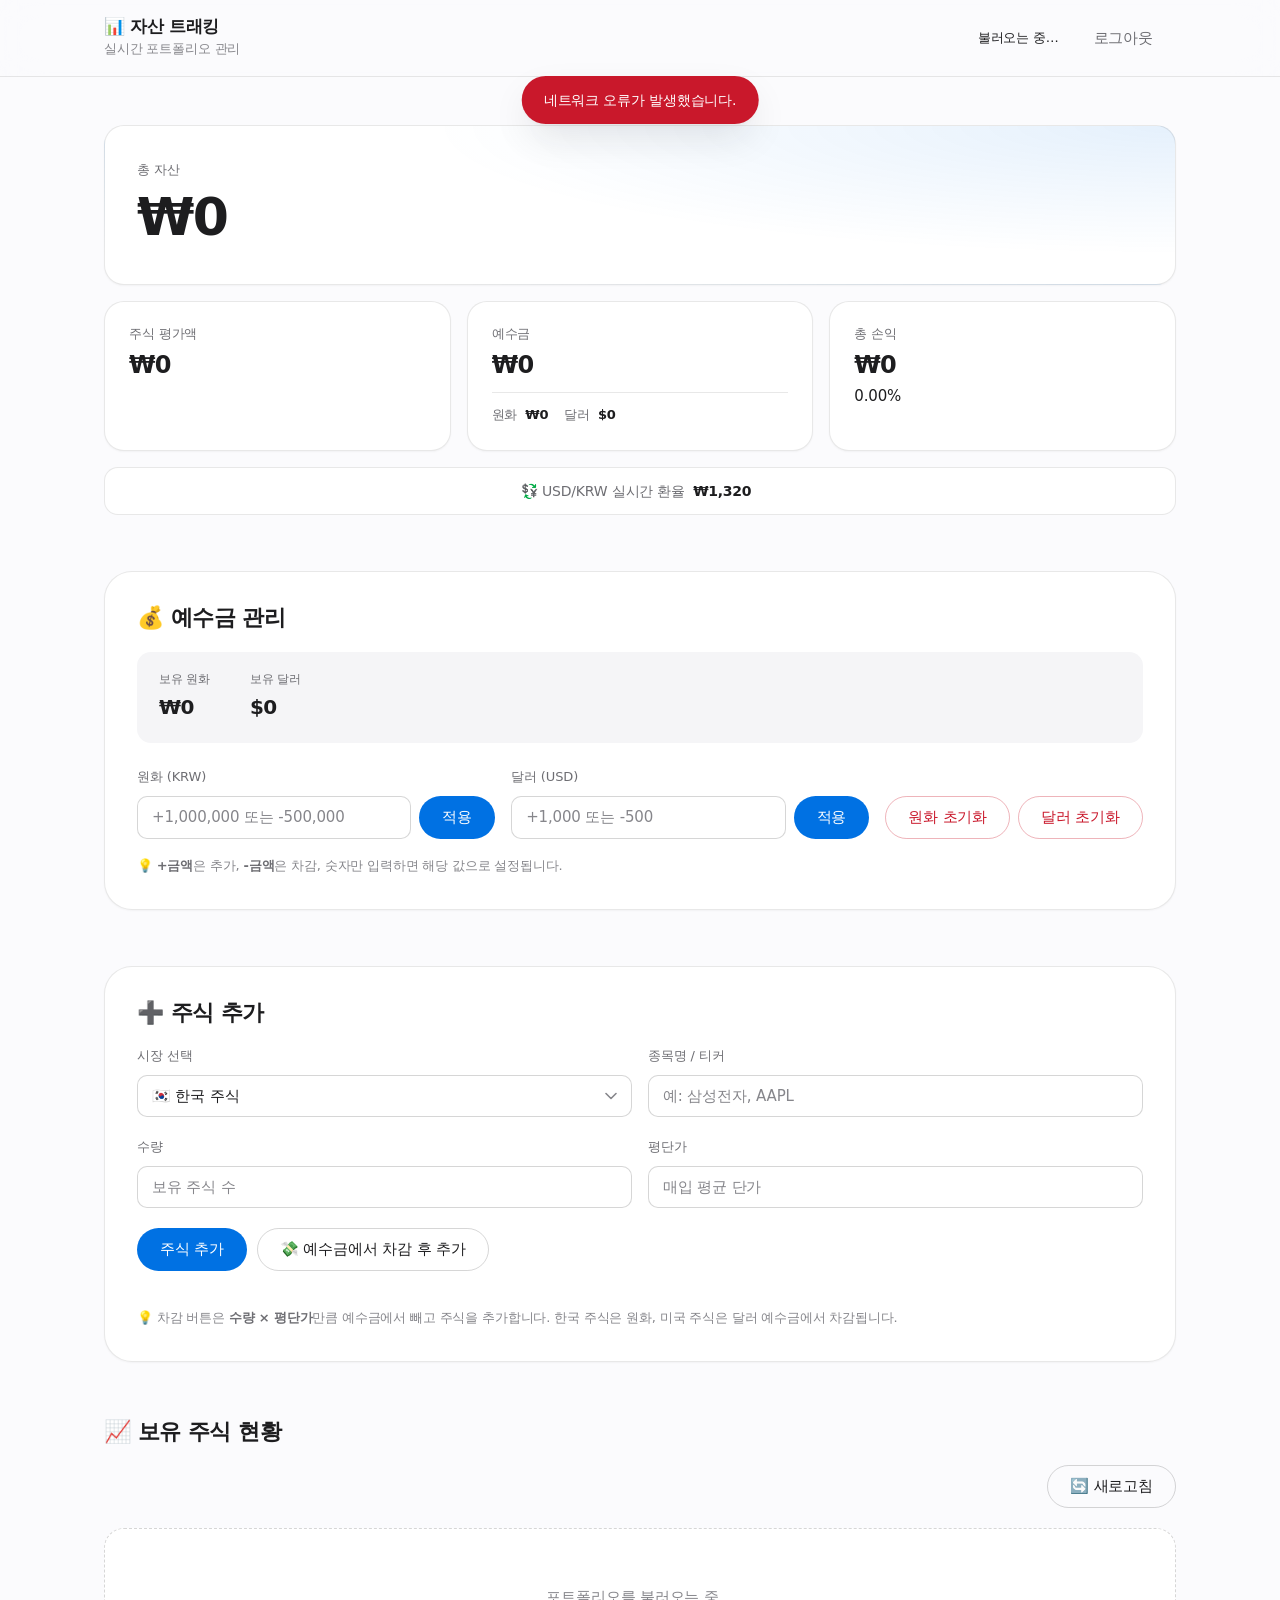
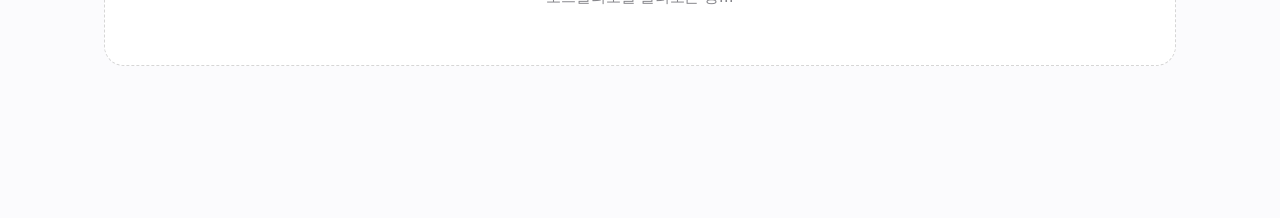
==== commit 6173f4fe: "전체 화면을 화이트 톤으로 고정 OS가 다크 모드일 때 화면 전체가 어둡게 보이던 문제를 해결한다.  - prefers-color-scheme: dark 블록 3개 제거 (토큰, " ====
--- a/templates/index.html
+++ b/templates/index.html
@@ -3,8 +3,8 @@
 <head>
     <meta charset="UTF-8">
     <meta name="viewport" content="width=device-width, initial-scale=1.0">
-    <meta name="theme-color" content="#f5f5f7" media="(prefers-color-scheme: light)">
-    <meta name="theme-color" content="#0b0b0d" media="(prefers-color-scheme: dark)">
+    <meta name="theme-color" content="#fbfbfd">
+    <meta name="color-scheme" content="light">
     <meta name="description" content="한국·미국 주식과 원화·달러 예수금을 한곳에서 관리하는 실시간 포트폴리오 트래커입니다.">
     <title>자산 트래킹 · 포트폴리오 관리</title>
     <link rel="icon" href="data:image/svg+xml,%3Csvg xmlns='http://www.w3.org/2000/svg' viewBox='0 0 100 100'%3E%3Ctext y='.9em' font-size='90'%3E%F0%9F%93%8A%3C/text%3E%3C/svg%3E">
--- a/static/style.css
+++ b/static/style.css
@@ -4,12 +4,14 @@
    ───────────────────────────────────────────────────────────────────────────── */
 
 :root {
+    color-scheme: light;
+
     /* 배경 / 표면 */
-    --bg: #f5f5f7;
+    --bg: #fbfbfd;
     --bg-elevated: #ffffff;
     --surface: #ffffff;
     --surface-sunken: #f5f5f7;
-    --surface-hover: #fafafa;
+    --surface-hover: #f5f5f7;
 
     /* 텍스트 */
     --text: #1d1d1f;
@@ -52,36 +54,8 @@
     --container: 1120px;
 }
 
-@media (prefers-color-scheme: dark) {
-    :root {
-        --bg: #0b0b0d;
-        --bg-elevated: #1c1c1e;
-        --surface: #1c1c1e;
-        --surface-sunken: #262629;
-        --surface-hover: #232326;
-
-        --text: #f5f5f7;
-        --text-secondary: #a1a1a6;
-        --text-tertiary: #86868b;
-
-        --border: rgba(255, 255, 255, 0.1);
-        --border-strong: rgba(255, 255, 255, 0.18);
-
-        --accent: #0a84ff;
-        --accent-hover: #339dff;
-        --accent-active: #0a6fd6;
-        --accent-soft: rgba(10, 132, 255, 0.16);
-
-        --up: #30d158;
-        --up-soft: rgba(48, 209, 88, 0.14);
-        --down: #ff453a;
-        --down-soft: rgba(255, 69, 58, 0.14);
-
-        --shadow-sm: 0 1px 2px rgba(0, 0, 0, 0.4);
-        --shadow-md: 0 1px 2px rgba(0, 0, 0, 0.4), 0 6px 16px -4px rgba(0, 0, 0, 0.5);
-        --shadow-lg: 0 2px 4px rgba(0, 0, 0, 0.4), 0 16px 40px -8px rgba(0, 0, 0, 0.6);
-    }
-}
+/* 이 앱은 라이트 톤으로 고정한다. OS가 다크 모드여도 밝은 화면을 유지하며,
+   폼 컨트롤·스크롤바 같은 브라우저 기본 UI도 라이트로 그리도록 선언한다. */
 
 /* ── 기본 ─────────────────────────────────────────────────────────────────── */
 
@@ -290,28 +264,14 @@
     transform: translateY(-2px);
 }
 
-/* 총 자산은 대표 지표 — 전폭으로, 가장 크게 */
+/* 총 자산은 대표 지표 — 전폭으로, 가장 크게.
+   색을 어둡게 깔지 않고 흰 표면 위에서 크기와 여백만으로 위계를 만든다. */
 .summary-card:first-child {
     grid-column: 1 / -1;
-    background: var(--text);
-    border-color: transparent;
-    color: var(--bg-elevated);
-    padding: 32px;
-}
-
-.summary-card:first-child h3 {
-    color: rgba(255, 255, 255, 0.62);
-}
-
-@media (prefers-color-scheme: dark) {
-    .summary-card:first-child {
-        background: linear-gradient(150deg, #2c2c31 0%, #1a1a1d 100%);
-        border-color: var(--border-strong);
-        color: var(--text);
-    }
-    .summary-card:first-child h3 {
-        color: var(--text-secondary);
-    }
+    background:
+        radial-gradient(120% 140% at 100% 0%, var(--accent-soft) 0%, transparent 58%),
+        var(--surface);
+    padding: 36px 32px;
 }
 
 .summary-card:first-child .amount {
@@ -971,14 +931,9 @@
     transform: translate(-50%, 0);
 }
 
+/* 토스트는 밝은 화면 위에 잠깐 떠서 눈에 띄어야 하므로 진한 배경을 유지한다 */
 .notification.success { background: var(--up); color: #fff; }
 .notification.error   { background: var(--down); color: #fff; }
-
-@media (prefers-color-scheme: dark) {
-    .notification { background: #f5f5f7; color: #1d1d1f; }
-    .notification.success,
-    .notification.error { color: #fff; }
-}
 
 /* ── 스크롤 진입 애니메이션 (JS 활성화 시에만 적용) ───────────────────────── */
 
@@ -1096,21 +1051,21 @@
     gap: 10px;
     width: 100%;
     padding: 15px 24px;
-    background: var(--text);
-    color: var(--bg-elevated);
+    background: var(--accent);
+    color: #fff;
     border: 1px solid transparent;
     border-radius: 980px;
     font-size: 1rem;
     font-weight: 500;
     letter-spacing: -0.01em;
     margin-bottom: 20px;
-    transition: transform var(--t-fast), box-shadow var(--t-fast), opacity var(--t-fast);
+    transition: background-color var(--t-fast), transform var(--t-fast), box-shadow var(--t-fast);
 }
 
 .google-login-btn:hover {
+    background: var(--accent-hover);
     transform: scale(1.02);
     box-shadow: var(--shadow-md);
-    opacity: 0.92;
 }
 
 .google-login-btn:active {
